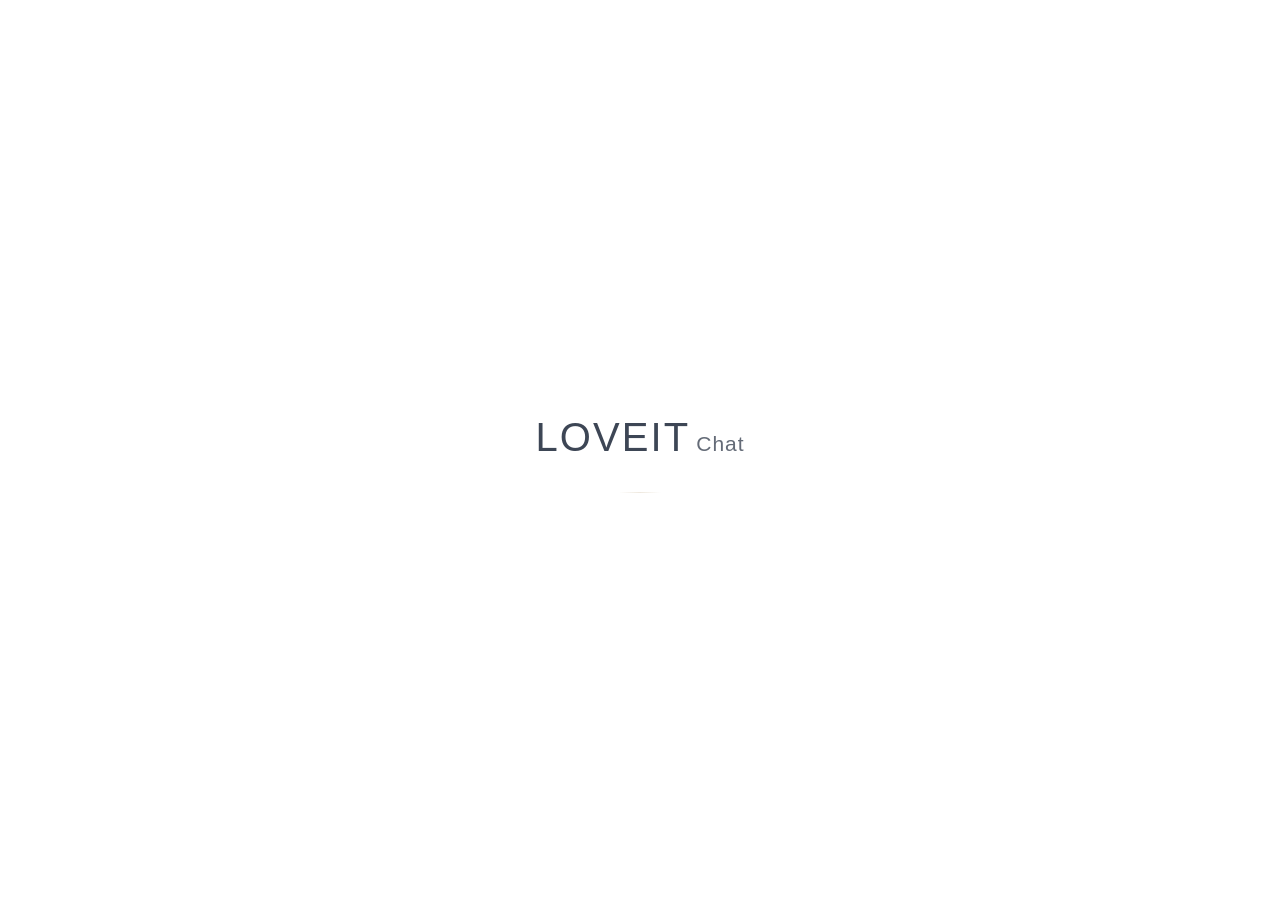
==== index.html @ 8f167857 "1" ====
<!DOCTYPE html>
<html lang="zh-CN">
<head>
    <meta charset="UTF-8">
    <meta name="viewport" content="width=device-width, initial-scale=1.0, maximum-scale=1.0, user-scalable=no, viewport-fit=cover">
    <meta name="theme-color" content="#ffffff">
    <meta name="mobile-web-app-capable" content="yes">
    <meta name="apple-mobile-web-app-capable" content="yes">
    <meta name="apple-mobile-web-app-title" content="iOS">
    <meta name="apple-mobile-web-app-status-bar-style" content="black-translucent">
    <title>iOS</title>
    <link rel="manifest" href="manifest.webmanifest?v=20260516-white-nav">
    <link rel="apple-touch-icon" href="assets/icons/settings.png">
    <link rel="stylesheet" href="css/style.css?v=20260519-android-fullscreen-dock-fix">
    <link rel="stylesheet" href="css/edit-role-modal.css?v=20260514-ios-viewport">
    <link rel="stylesheet" href="css/screen-size.css?v=20260516-status-bar-hide">
</head>
<body>
    <!-- 启动页 -->
    <div class="boot-splash" id="bootSplash" aria-hidden="false">
        <div class="boot-splash-inner">
            <div class="boot-kicker">Maison numérique</div>
            <div class="boot-title-wrap" aria-label="LOVEIT Chat">
                <span class="boot-brand">LOVEIT</span>
                <span class="boot-brand-sub">Chat</span>
            </div>
        </div>
    </div>

    <!-- 主屏幕 -->
    <div class="ios-container" id="homeScreen">
        <!-- 状态栏 - 在手机容器内部 -->
        <div class="status-bar" id="globalStatusBar">
            <div class="status-bar-content">
                <div class="status-left">
                    <div class="status-time" id="statusTime">00:00</div>
                </div>
                <div class="status-right">
                    <div class="status-icons">
                        <div class="signal-icon">
                            <div class="signal-bars">
                                <div class="bar"></div>
                                <div class="bar"></div>
                                <div class="bar"></div>
                                <div class="bar"></div>
                            </div>
                        </div>
                        <div class="wifi-icon">
                            <svg viewBox="0 0 24 24" width="16" height="16">
                                <path fill="currentColor" d="M1 9l2 2c4.97-4.97 13.03-4.97 18 0l2-2C16.93 2.93 7.08 2.93 1 9zm8 8l3 3 3-3c-1.65-1.66-4.34-1.66-6 0zm-4-4l2 2c2.76-2.76 7.24-2.76 10 0l2-2C15.14 9.14 8.87 9.14 5 13z"/>
                            </svg>
                        </div>
                        <div class="battery-icon" id="batteryStatus">
                            <div class="battery-body">
                                <div class="battery-level" id="batteryLevel" style="width: 100%;"></div>
                            </div>
                        </div>
                    </div>
                </div>
            </div>
        </div>

        <div class="home-p2 cute-home">
            <div class="home-hero">
                <div class="home-date" id="homeDate">5月6日 星期三</div>
                <div class="home-clock" id="clock">00:00</div>
                <div class="widget weather-widget home-weather-card">
                    <div class="weather-sun" aria-hidden="true"></div>
                    <div class="weather-info">
                        <div class="location">本地天气</div>
                        <div class="temp">23°</div>
                        <div class="condition">晴朗柔风</div>
                    </div>
                    <div class="weather-clouds" aria-hidden="true"></div>
                </div>
            </div>

            <div class="home-main">
                <div class="home-orb home-orb-left" aria-hidden="true"></div>
                <div class="home-orb home-orb-right" aria-hidden="true"></div>

                <div class="app-grid" id="appGrid">
                    <div class="app-item home-entry home-entry-chat" onclick="openApp('wechat')">
                        <div class="app-icon wechat-icon" aria-hidden="true">
                            <svg viewBox="0 0 48 48">
                                <path d="M18.5 15.5c-6.08 0-11 3.97-11 8.87 0 2.56 1.38 4.85 3.59 6.47l-.73 4.09 4.1-2.18c1.23.28 2.53.43 3.94.43 6.07 0 11-3.97 11-8.87s-4.93-8.81-11-8.81Z" fill="none" stroke="currentColor" stroke-width="2.1" stroke-linecap="round" stroke-linejoin="round"/>
                                <path d="M30.2 18.7c5.7.26 10.3 4.03 10.3 8.67 0 2.17-1.01 4.12-2.7 5.57l.56 3.08-3.18-1.73" fill="none" stroke="currentColor" stroke-width="2.1" stroke-linecap="round" stroke-linejoin="round"/>
                                <circle class="glyph-accent" cx="17.2" cy="24.4" r="1.5"/>
                                <circle class="glyph-accent" cx="23.2" cy="24.4" r="1.5"/>
                            </svg>
                        </div>
                        <div class="app-label">
                            <span>Chat</span>
                            <small>轻聊天</small>
                        </div>
                    </div>

                    <div class="app-item home-entry home-entry-notes" onclick="openApp('notes')">
                        <div class="app-icon notes-icon" aria-hidden="true">
                            <svg viewBox="0 0 48 48">
                                <path d="M16 11.5h11l6 6V33a3 3 0 0 1-3 3H16a3 3 0 0 1-3-3V14.5a3 3 0 0 1 3-3Z" fill="none" stroke="currentColor" stroke-width="2.1" stroke-linecap="round" stroke-linejoin="round"/>
                                <path d="M27 11.5V18h6" fill="none" stroke="currentColor" stroke-width="2.1" stroke-linecap="round" stroke-linejoin="round"/>
                                <path d="M18.5 23.5h10.5" fill="none" stroke="currentColor" stroke-width="2.1" stroke-linecap="round"/>
                                <path d="M18.5 28.5h7.5" fill="none" stroke="currentColor" stroke-width="2.1" stroke-linecap="round"/>
                                <circle class="glyph-accent" cx="28.8" cy="28.6" r="1.8"/>
                            </svg>
                        </div>
                        <div class="app-label">
                            <span>备忘录</span>
                            <small>灵感簿</small>
                        </div>
                    </div>

                    <div class="app-item home-entry home-entry-worldbook" onclick="openApp('worldbook')">
                        <div class="app-icon shijieshu-icon" aria-hidden="true">
                            <svg viewBox="0 0 48 48">
                                <path d="M24 14.2c-2.65-2.05-6.2-3.05-10.6-3.05-1.55 0-2.8 1.15-2.8 2.58v20.92c0 .8.78 1.36 1.58 1.12 4.9-1.45 8.86-.67 11.82 2.03V14.2Z" fill="none" stroke="currentColor" stroke-width="2.15" stroke-linecap="round" stroke-linejoin="round"/>
                                <path d="M24 14.2c2.65-2.05 6.2-3.05 10.6-3.05 1.55 0 2.8 1.15 2.8 2.58v20.92c0 .8-.78 1.36-1.58 1.12-4.9-1.45-8.86-.67-11.82 2.03V14.2Z" fill="none" stroke="currentColor" stroke-width="2.15" stroke-linecap="round" stroke-linejoin="round"/>
                                <path d="M24 14.2v23.6" fill="none" stroke="currentColor" stroke-width="2.15" stroke-linecap="round"/>
                                <path d="M15.2 17.2c2.15.1 4.05.6 5.75 1.5M15.2 22.1c2.1.1 4.02.57 5.75 1.42M32.8 17.2c-2.15.1-4.05.6-5.75 1.5M32.8 22.1c-2.1.1-4.02.57-5.75 1.42" fill="none" stroke="currentColor" stroke-width="1.85" stroke-linecap="round"/>
                            </svg>
                        </div>
                        <div class="app-label">
                            <span>世界书</span>
                            <small>设定集</small>
                        </div>
                    </div>
                    <div class="app-item home-entry home-entry-doki" onclick="openApp('doki')">
                        <div class="app-icon doki-icon" aria-hidden="true">
                            <span class="pet-letter-icon">PET</span>
                        </div>
                        <div class="app-label">
                            <span>Doki</span>
                            <small>桌宠</small>
                        </div>
                    </div>

                    <div class="app-item home-entry home-entry-forum" onclick="openApp('forum')">
                        <div class="app-icon forum-icon" aria-hidden="true">
                            <svg viewBox="0 0 48 48">
                                <path d="M11.5 13.5h25a5 5 0 0 1 5 5v11.7a5 5 0 0 1-5 5H26.2l-6.7 4.9a1 1 0 0 1-1.6-.82V35.2h-6.4a5 5 0 0 1-5-5V18.5a5 5 0 0 1 5-5Z" fill="none" stroke="currentColor" stroke-width="2.1" stroke-linecap="round" stroke-linejoin="round"/>
                                <circle class="glyph-accent" cx="24" cy="22.1" r="3.2"/>
                                <path d="M18.8 30.3c.8-2.86 2.68-4.42 5.2-4.42s4.4 1.56 5.2 4.42" fill="none" stroke="currentColor" stroke-width="2.1" stroke-linecap="round"/>
                                <circle cx="16.5" cy="23.1" r="2.45" fill="none" stroke="currentColor" stroke-width="2.1"/>
                                <path d="M12.4 30c.5-2.18 1.86-3.44 4.1-3.44" fill="none" stroke="currentColor" stroke-width="2.1" stroke-linecap="round"/>
                                <circle cx="31.5" cy="23.1" r="2.45" fill="none" stroke="currentColor" stroke-width="2.1"/>
                                <path d="M35.6 30c-.5-2.18-1.86-3.44-4.1-3.44" fill="none" stroke="currentColor" stroke-width="2.1" stroke-linecap="round"/>
                            </svg>
                        </div>
                        <div class="app-label">
                            <span>论坛</span>
                            <small>世界线</small>
                        </div>
                    </div>

                    <div class="home-calendar-card" aria-hidden="true" data-home-calendar>
                        <div class="home-calendar-head">
                            <span class="home-calendar-deco" aria-hidden="true">·</span>
                            <span class="home-calendar-month" data-home-calendar-month>MAY</span>
                            <span class="home-calendar-deco" aria-hidden="true">·</span>
                        </div>
                        <div class="home-calendar-weekdays" data-home-calendar-weekdays></div>
                        <div class="home-calendar-dates" data-home-calendar-dates></div>
                        <div class="home-calendar-quote">
                            <span>Take things as they are.</span>
                            <span class="home-calendar-ornament" aria-hidden="true">✧</span>
                        </div>
                    </div>
                </div>
            </div>

            <div class="home-bottom">
                <div class="dock-bar">
                    <div class="dock-item" onclick="openApp('messages')">
                        <div class="app-icon messages-icon" aria-hidden="true">
                            <svg viewBox="0 0 48 48">
                                <path d="M12.5 16h23a3.5 3.5 0 0 1 3.5 3.5v13a3.5 3.5 0 0 1-3.5 3.5h-23A3.5 3.5 0 0 1 9 32.5v-13A3.5 3.5 0 0 1 12.5 16Z" fill="none" stroke="currentColor" stroke-width="2.1" stroke-linecap="round" stroke-linejoin="round"/>
                                <path d="m10.5 19.5 13.5 9.5 13.5-9.5" fill="none" stroke="currentColor" stroke-width="2.1" stroke-linecap="round" stroke-linejoin="round"/>
                            </svg>
                        </div>
                        <div class="app-label">短信</div>
                    </div>

                    <div class="dock-item" onclick="openApp('settings')">
                        <div class="app-icon settings-icon" aria-hidden="true">
                            <svg viewBox="0 0 48 48">
                                <circle cx="24" cy="24" r="5.4" fill="none" stroke="currentColor" stroke-width="2.1"/>
                                <path d="M24 12.8c1.2 0 2.17.97 2.17 2.17v.63c.9.23 1.74.58 2.47 1.03l.45-.45a2.17 2.17 0 1 1 3.06 3.06l-.44.45c.45.73.8 1.57 1.03 2.47h.63a2.17 2.17 0 1 1 0 4.34h-.63a9.4 9.4 0 0 1-1.03 2.47l.44.45a2.17 2.17 0 1 1-3.06 3.06l-.45-.44a9.4 9.4 0 0 1-2.47 1.03v.63a2.17 2.17 0 1 1-4.34 0v-.63a9.4 9.4 0 0 1-2.47-1.03l-.45.44a2.17 2.17 0 0 1-3.06-3.06l.44-.45a9.4 9.4 0 0 1-1.03-2.47h-.63a2.17 2.17 0 1 1 0-4.34h.63c.23-.9.58-1.74 1.03-2.47l-.44-.45a2.17 2.17 0 1 1 3.06-3.06l.45.45a9.4 9.4 0 0 1 2.47-1.03v-.63c0-1.2.97-2.17 2.17-2.17Z" fill="none" stroke="currentColor" stroke-width="1.85" stroke-linecap="round" stroke-linejoin="round"/>
                            </svg>
                        </div>
                        <div class="app-label">设置</div>
                    </div>

                    <div class="dock-item" onclick="openApp('music')">
                        <div class="app-icon music-icon" aria-hidden="true">
                            <svg viewBox="0 0 48 48">
                                <ellipse cx="21.2" cy="33.1" rx="5.25" ry="3.9" transform="rotate(-12 21.2 33.1)" fill="none" stroke="currentColor" stroke-width="2.15" stroke-linecap="round" stroke-linejoin="round"/>
                                <path d="M26.2 32.05V14.95" fill="none" stroke="currentColor" stroke-width="2.15" stroke-linecap="round" stroke-linejoin="round"/>
                                <path d="M26.2 15.2c3.58.66 6.18 2.02 7.78 4.08" fill="none" stroke="currentColor" stroke-width="2.15" stroke-linecap="round" stroke-linejoin="round"/>
                                <path d="M33.98 19.28c-2.4 1-4.98 1.3-7.78.9" fill="none" stroke="currentColor" stroke-width="2.15" stroke-linecap="round" stroke-linejoin="round"/>
                            </svg>
                        </div>
                        <div class="app-label">音乐</div>
                    </div>
                </div>

                <div class="home-bar" onclick="goHome()"></div>
            </div>
        </div>
    </div>
    <!-- ================= 应用界面 ================= -->
    
    <!-- 微信（集成AI） -->
    <div class="app-view" id="app-wechat" style="display: none;">
        <!-- 应用状态栏 -->
        <div class="status-bar app-status-bar">
            <div class="status-bar-content">
                <div class="status-left">
                    <div class="status-time app-status-time">00:00</div>
                </div>
                <div class="status-right">
                    <div class="status-icons">
                        <div class="signal-icon">
                            <div class="signal-bars">
                                <div class="bar"></div>
                                <div class="bar"></div>
                                <div class="bar"></div>
                                <div class="bar"></div>
                            </div>
                        </div>
                        <div class="wifi-icon">
                            <svg viewBox="0 0 24 24" width="16" height="16">
                                <path fill="currentColor" d="M1 9l2 2c4.97-4.97 13.03-4.97 18 0l2-2C16.93 2.93 7.08 2.93 1 9zm8 8l3 3 3-3c-1.65-1.66-4.34-1.66-6 0zm-4-4l2 2c2.76-2.76 7.24-2.76 10 0l2-2C15.14 9.14 8.87 9.14 5 13z"/>
                            </svg>
                        </div>
                        <div class="battery-icon">
                            <div class="battery-body">
                                <div class="battery-level app-battery-level" style="width: 100%;"></div>
                            </div>
                        </div>
                    </div>
                </div>
            </div>
        </div>
        <div class="nav-bar">
            <div class="nav-back" onclick="goHome()">‹</div>
            <div class="nav-title">微信</div>
            <div class="nav-action" id="wechatNavAction" onclick="openWechatMenu()">+</div>
        </div>
        <div class="wechat-content">
            <!-- 微信标签页 -->
            <div class="wechat-tab" id="tab-chats" style="display: flex; flex-direction: column;">
                <div class="chat-list" id="wechatChatList">
                    <!-- 动态生成聊天列表 -->
                </div>
            </div>
            <!-- 通讯录标签页 -->
            <div class="wechat-tab" id="tab-contacts" style="display: none; flex-direction: column;">
                <div class="contacts-list" id="contactsList">
                    <!-- 动态生成联系人列表 -->
                </div>
            </div>
            <!-- 朋友圈标签页 -->
            <div class="wechat-tab" id="tab-moments" style="display: none; flex-direction: column;">
                <div class="moments-container" id="momentsContainer">
                    <!-- 封面区域 -->
                    <div class="moments-cover" id="momentsCover">
                        <div class="moments-user-info">
                            <span class="moments-user-name" id="momentsUserName">我</span>
                            <div class="moments-user-avatar" id="momentsUserAvatar"></div>
                        </div>
                    </div>
                    <!-- 动态列表 -->
                    <div class="moments-list" id="momentsList">
                    </div>
                </div>
            </div>
            <!-- 我标签页 -->
            <div class="wechat-tab" id="tab-me" style="display: none; flex-direction: column;">
                <div class="user-profile" id="userProfile">
                    <!-- 用户信息 -->
                </div>
            </div>
        </div>
        <div class="wechat-tabbar">
            <div class="tab-item active" onclick="switchWechatTab('chats')">
                <div class="tab-icon" aria-hidden="true">
                    <svg viewBox="0 0 24 24" focusable="false">
                        <path d="M7 7.75h10c2.071 0 3.75 1.679 3.75 3.75v3c0 2.071-1.679 3.75-3.75 3.75h-5.1l-3.4 2.6c-.494.378-1.2.026-1.2-.595V18A3.75 3.75 0 0 1 3.25 14.25v-2.75C3.25 9.429 4.929 7.75 7 7.75Z" fill="none" stroke="currentColor" stroke-width="1.8" stroke-linecap="round" stroke-linejoin="round"/>
                    </svg>
                </div>
                <div class="tab-label">微信</div>
            </div>
            <div class="tab-item" onclick="switchWechatTab('contacts')">
                <div class="tab-icon" aria-hidden="true">
                    <svg viewBox="0 0 24 24" focusable="false">
                        <path d="M9 11.25a2.75 2.75 0 1 0 0-5.5a2.75 2.75 0 0 0 0 5.5Zm6.25 1a2.25 2.25 0 1 0 0-4.5a2.25 2.25 0 0 0 0 4.5ZM4.75 17.5c0-2.209 1.79-4 4-4h.5c2.21 0 4 1.791 4 4v.75h-8.5v-.75Zm9.75.75v-.25c0-1.52.91-2.884 2.313-3.468A3.74 3.74 0 0 1 19.25 18v.25H14.5Z" fill="none" stroke="currentColor" stroke-width="1.8" stroke-linecap="round" stroke-linejoin="round"/>
                    </svg>
                </div>
                <div class="tab-label">通讯录</div>
            </div>
            <div class="tab-item" onclick="switchWechatTab('moments')">
                <div class="tab-icon" aria-hidden="true">
                    <svg viewBox="0 0 24 24" focusable="false">
                        <path d="M7 5.75h10A2.25 2.25 0 0 1 19.25 8v8A2.25 2.25 0 0 1 17 18.25H7A2.25 2.25 0 0 1 4.75 16V8A2.25 2.25 0 0 1 7 5.75Z" fill="none" stroke="currentColor" stroke-width="1.8"/>
                        <path d="M8.25 15.25l2.9-3.1a.9.9 0 0 1 1.32 0l1.33 1.43a.9.9 0 0 0 1.32 0l.63-.68a.9.9 0 0 1 1.32 0l1.18 1.27" fill="none" stroke="currentColor" stroke-width="1.8" stroke-linecap="round" stroke-linejoin="round"/>
                        <circle cx="9" cy="9" r="1.1" fill="currentColor"/>
                    </svg>
                </div>
                <div class="tab-label">朋友圈</div>
            </div>
            <div class="tab-item" onclick="switchWechatTab('me')">
                <div class="tab-icon" aria-hidden="true">
                    <svg viewBox="0 0 24 24" focusable="false">
                        <path d="M12 12a3.25 3.25 0 1 0 0-6.5a3.25 3.25 0 0 0 0 6.5Z" fill="none" stroke="currentColor" stroke-width="1.8"/>
                        <path d="M6 18.25c.54-2.23 2.74-3.75 6-3.75s5.46 1.52 6 3.75" fill="none" stroke="currentColor" stroke-width="1.8" stroke-linecap="round"/>
                    </svg>
                </div>
                <div class="tab-label">我</div>
            </div>
        </div>
    </div>

    <!-- 发布朋友圈 -->
    <div class="app-view" id="app-moment-post" style="display: none;">
        <div class="status-bar app-status-bar">
            <div class="status-bar-content">
                <div class="status-left">
                    <div class="status-time app-status-time">00:00</div>
                </div>
                <div class="status-right">
                    <div class="status-icons">
                        <div class="signal-icon">
                            <div class="signal-bars">
                                <div class="bar"></div>
                                <div class="bar"></div>
                                <div class="bar"></div>
                                <div class="bar"></div>
                            </div>
                        </div>
                        <div class="wifi-icon">
                            <svg viewBox="0 0 24 24" width="16" height="16">
                                <path fill="currentColor" d="M1 9l2 2c4.97-4.97 13.03-4.97 18 0l2-2C16.93 2.93 7.08 2.93 1 9zm8 8l3 3 3-3c-1.65-1.66-4.34-1.66-6 0zm-4-4l2 2c2.76-2.76 7.24-2.76 10 0l2-2C15.14 9.14 8.87 9.14 5 13z"/>
                            </svg>
                        </div>
                        <div class="battery-icon">
                            <div class="battery-body">
                                <div class="battery-level app-battery-level" style="width: 100%;"></div>
                            </div>
                        </div>
                    </div>
                </div>
            </div>
        </div>

        <div class="moment-post-nav">
            <button class="moment-post-back" onclick="backToMomentsFromPost()">‹</button>
            <div class="moment-post-title">发表动态</div>
            <button class="moment-post-submit" id="momentPostSubmitBtn" onclick="publishMomentFromPage()" disabled>发表</button>
        </div>

        <div class="moment-post-page">
            <div class="moment-post-editor">
                <textarea
                    id="momentPostContent"
                    class="moment-post-textarea"
                    placeholder="此刻想法..."
                    maxlength="500"
                    oninput="updateMomentPostCounter()"
                ></textarea>
                <div class="moment-post-counter" id="momentPostCounter">0/500</div>
            </div>

            <div class="moment-post-image-grid">
                <div class="moment-post-image-preview" id="momentPostImagePreview"></div>
                <div class="moment-post-image-card" onclick="triggerMomentImageUpload()" role="button" aria-label="添加图片">
                    <div class="moment-post-image-plus">＋</div>
                    <div class="moment-post-image-text">添加图片</div>
                </div>
            </div>
            <input type="file" id="momentImageInput" accept="image/*" multiple style="display: none;" onchange="handleMomentImageUpload(event)">

            <div class="moment-post-options">
                <div class="moment-post-option" onclick="toggleMomentMentionPicker()">
                    <div class="moment-post-option-left">
                        <span class="moment-post-option-icon" aria-hidden="true">
                            <svg viewBox="0 0 24 24" class="ui-line-icon"><circle cx="12" cy="12" r="4"/><path d="M16 8v5.2a2.2 2.2 0 0 0 4.1 1.1A8.2 8.2 0 1 0 16.7 19"/></svg>
                        </span>
                        <span class="moment-post-option-label">提醒谁看</span>
                    </div>
                    <div class="moment-post-option-value" id="momentMentionSummary"></div>
                    <div class="moment-post-option-right">›</div>
                </div>
                <div class="moment-mention-picker" id="momentMentionPicker"></div>
                <div class="moment-post-option">
                    <div class="moment-post-option-left">
                        <span class="moment-post-option-icon" aria-hidden="true">
                            <svg viewBox="0 0 24 24" class="ui-line-icon"><rect x="4" y="5" width="16" height="14" rx="3"/><path d="m8 15 3-3 2.3 2.2L15.6 12 18 15"/><circle cx="16.5" cy="9" r="1.2"/></svg>
                        </span>
                        <span class="moment-post-option-label">谁可以看</span>
                    </div>
                    <div class="moment-post-option-value">公开</div>
                    <div class="moment-post-option-right">›</div>
                </div>
            </div>
        </div>
    </div>

    <!-- 微信菜单 -->
    <div class="modal" id="wechatMenu">
        <div class="modal-content">
            <div class="modal-header">
                <div class="modal-title">选择操作</div>
                <button class="modal-close" onclick="closeModal('wechatMenu')">✕</button>
            </div>
            <div class="modal-body">
                <div class="menu-item" onclick="showCreateRoleModal()">
                    <div class="menu-icon" aria-hidden="true"><svg viewBox="0 0 24 24" class="ui-line-icon"><path d="M12 5v14M5 12h14"/></svg></div>
                    <div class="menu-text">创建新角色</div>
                </div>
            </div>
        </div>
    </div>

    <!-- 创建AI角色对话框 -->
    <div class="modal" id="createRoleModal">
        <div class="modal-content">
            <div class="modal-header">
                <div class="modal-title">创建新AI角色</div>
                <button class="modal-close" onclick="closeModal('createRoleModal')">✕</button>
            </div>
            <div class="modal-body">
                <div class="input-group">
                    <label style="display: flex; align-items: center; justify-content: space-between;">
                        <span>角色头像</span>
                        <button type="button" class="btn-text-light" onclick="generateAvatarFromPersona()" style="font-size: 13px; padding: 4px 10px;">根据人设生成</button>
                    </label>
                    <div class="avatar-selector">
                        <div class="avatar-preview" id="roleAvatarPreview" onclick="document.getElementById('roleAvatarInput').click()" style="background: #6B7C93;">?</div>
                        <div class="avatar-input">点击上传图片</div>
                    </div>
                    <input type="file" id="roleAvatarInput" accept="image/*" style="display: none;" onchange="handleAvatarUpload(event, 'role')">
                </div>
                <div class="input-group">
                    <label style="display: flex; align-items: center; justify-content: space-between;">
                        <span>昵称（显示名称）</span>
                        <button type="button" class="btn-text-light" onclick="applyRandomPersona()" style="font-size: 13px; padding: 4px 10px;">随机人设</button>
                    </label>
                    <input type="text" id="roleNickname" placeholder="例如：智能助手">
                </div>
                <div class="input-group">
                    <label>真实名字</label>
                    <input type="text" id="roleRealName" placeholder="例如：Claude">
                </div>
                <div class="input-group">
                    <label>人设（系统提示词）</label>
                    <textarea id="roleSystemPrompt" placeholder="定义这个角色的人设、性格、说话方式等..." rows="4"></textarea>
                </div>
                <div class="input-group">
                    <label style="display: flex; align-items: center; justify-content: space-between; gap: 12px;">
                        <span>启用直接回复</span>
                        <input type="checkbox" id="roleDirectReplyEnabled" checked style="width: 18px; height: 18px;">
                    </label>
                    <div style="margin-top: 6px; font-size: 12px; color: #999;">开启后，发送消息后角色会直接回复；表情按钮仍可手动触发回复。</div>
                </div>
                <div class="input-group">
                    <label style="display: flex; align-items: center; justify-content: space-between; gap: 12px;">
                        <span>主动消息</span>
                        <input type="checkbox" id="roleProactiveEnabled" checked style="width: 18px; height: 18px;">
                    </label>
                    <div style="margin-top: 6px; font-size: 12px; color: #999;">开启后，角色会在合适时机主动发起自然聊天。</div>
                </div>
                <div class="input-group">
                    <label>主动频率</label>
                    <select id="roleProactiveFrequency">
                        <option value="low" selected>低</option>
                        <option value="medium">中</option>
                        <option value="high">高</option>
                    </select>
                </div>
                <div class="input-group">
                    <label style="display: flex; align-items: center; justify-content: space-between; gap: 12px;">
                        <span>启用角色语音回复</span>
                        <input type="checkbox" id="roleVoiceEnabled" style="width: 18px; height: 18px;">
                    </label>
                    <div style="margin-top: 6px; font-size: 12px; color: #999;">开启后，这个角色在命中概率时会额外发送一条 Minimax 语音消息。</div>
                </div>
                <div class="input-group">
                    <label>Minimax Voice ID</label>
                    <input type="text" id="roleVoiceId" placeholder="例如：male-qn-qingse / 你的自定义 voice id">
                </div>
                <div class="input-group">
                    <label>该角色语音概率</label>
                    <div style="display: flex; align-items: center; gap: 12px;">
<input type="range" id="roleVoiceReplyProbability" min="0" max="1" step="0.05" value="0.2" style="flex: 1;" oninput="document.getElementById('roleVoiceReplyProbabilityValue').textContent = Math.round(Number(this.value) * 100) + '%'">
                        <span id="roleVoiceReplyProbabilityValue" style="min-width: 42px; text-align: center; font-weight: 600; color: #007aff;">20%</span>
                    </div>
                </div>
                <button class="btn-primary" onclick="createNewRole()">创建角色</button>
            </div>
        </div>
    </div>

    <!-- 添加好友对话框 -->
    <div class="modal" id="addFriendModal">
        <div class="modal-content">
            <div class="modal-header">
                <div class="modal-title">添加好友</div>
                <button class="modal-close" onclick="closeModal('addFriendModal')">✕</button>
            </div>
            <div class="modal-body">
                <div class="input-group">
                    <label>朋友昵称</label>
                    <input type="text" id="friendName" placeholder="输入朋友的昵称">
                </div>
                <div class="input-group">
                    <label>朋友真实名字</label>
                    <input type="text" id="friendRealName" placeholder="输入朋友的真实名字">
                </div>
                <div class="input-group">
                    <label>头像颜色</label>
                    <div class="avatar-selector">
                        <div class="avatar-preview" id="friendAvatarPreview" onclick="showFriendAvatarPicker()" style="background: #5BAE9D;"></div>
                        <div class="avatar-input">点击选择颜色</div>
                    </div>
                </div>
                <button class="btn-primary" onclick="addNewFriend()">添加好友</button>
            </div>
        </div>
    </div>

    <!-- 角色编辑对话框 -->
    <div class="modal" id="editRoleModal">
        <div class="modal-content">
            <div class="modal-header">
                <div class="modal-title">编辑角色</div>
                <button class="modal-close" onclick="closeModal('editRoleModal')">✕</button>
            </div>
            <div class="modal-body">
                <div class="input-group">
                    <label style="display: flex; align-items: center; justify-content: space-between;">
                        <span>角色头像</span>
                        <button type="button" class="btn-text-light" onclick="generateAvatarForEdit()" style="font-size: 13px; padding: 4px 10px;">根据人设生成</button>
                    </label>
                    <div class="avatar-selector">
                        <div class="avatar-preview" id="editAvatarPreview" onclick="document.getElementById('editAvatarInput').click()" style="background: #6B7C93;"></div>
                        <div class="avatar-input">点击上传图片</div>
                    </div>
                    <input type="file" id="editAvatarInput" accept="image/*" style="display: none;" onchange="handleAvatarUpload(event, 'edit')">
                </div>
                <div class="input-group">
                    <label style="display: flex; align-items: center; justify-content: space-between;">
                        <span>昵称（显示名称）</span>
                        <button type="button" class="btn-text-light" onclick="applyRandomPersonaToEdit()" style="font-size: 13px; padding: 4px 10px;">随机人设</button>
                    </label>
                    <input type="text" id="editNickname" placeholder="例如：智能助手">
                </div>
                <div class="input-group">
                    <label>真实名字</label>
                    <input type="text" id="editRealName" placeholder="例如：Claude">
                </div>
                <div class="input-group">
                    <label>人设（系统提示词）</label>
                    <textarea id="editSystemPrompt" placeholder="定义这个角色的人设、性格、说话方式等..." rows="4"></textarea>
                </div>
                <div class="input-group">
                    <label style="display: flex; align-items: center; justify-content: space-between; gap: 12px;">
                        <span>启用直接回复</span>
                        <input type="checkbox" id="editDirectReplyEnabled" style="width: 18px; height: 18px;">
                    </label>
                    <div style="margin-top: 6px; font-size: 12px; color: #999;">开启后，发送消息后角色会直接回复；表情按钮仍可手动触发回复。</div>
                </div>
                <div class="input-group">
                    <label style="display: flex; align-items: center; justify-content: space-between; gap: 12px;">
                        <span>主动消息</span>
                        <input type="checkbox" id="editProactiveEnabled" style="width: 18px; height: 18px;">
                    </label>
                    <div style="margin-top: 6px; font-size: 12px; color: #999;">关闭后，这个角色不会主动发消息。</div>
                </div>
                <div class="input-group">
                    <label>主动频率</label>
                    <select id="editProactiveFrequency">
                        <option value="low">低</option>
                        <option value="medium">中</option>
                        <option value="high">高</option>
                    </select>
                </div>
                <div class="input-group">
                    <label>气泡样式</label>
                    <button type="button" class="bubble-style-entry-btn" onclick="openBubbleStyleModal()">气泡样式设置</button>
                </div>
                <div class="input-group">
                    <label style="display: flex; align-items: center; justify-content: space-between; gap: 12px;">
                        <span>启用角色语音回复</span>
                        <input type="checkbox" id="editVoiceEnabled" style="width: 18px; height: 18px;">
                    </label>
                    <div style="margin-top: 6px; font-size: 12px; color: #999;">开启后，这个角色在命中概率时会额外发送一条 Minimax 语音消息。</div>
                </div>
                <div class="input-group">
                    <label>Minimax Voice ID</label>
                    <input type="text" id="editVoiceId" placeholder="例如：male-qn-qingse / 你的自定义 voice id">
                </div>
                <div class="input-group">
                    <label>该角色语音概率</label>
                    <div style="display: flex; align-items: center; gap: 12px;">
<input type="range" id="editVoiceReplyProbability" min="0" max="1" step="0.05" value="0.2" style="flex: 1;" oninput="document.getElementById('editVoiceReplyProbabilityValue').textContent = Math.round(Number(this.value) * 100) + '%'">
                        <span id="editVoiceReplyProbabilityValue" style="min-width: 42px; text-align: center; font-weight: 600; color: #007aff;">20%</span>
                    </div>
                </div>
                <button class="btn-primary" onclick="saveRoleChanges()">保存修改</button>
                <button class="btn-danger" onclick="deleteRole()">删除角色</button>
            </div>
        </div>
    </div>

    <!-- 气泡样式设置 -->
    <div class="modal" id="bubbleStyleModal">
        <div class="modal-content bubble-style-modal-content">
            <div class="modal-header">
                <div class="modal-title">气泡样式设置</div>
                <button class="modal-close" onclick="closeBubbleStyleModal()">✕</button>
            </div>
            <div class="modal-body bubble-style-modal-body">
                <div class="bubble-style-section">
                    <label for="bubbleStylePresetSelect">CSS 样式预设</label>
                    <select id="bubbleStylePresetSelect" onchange="selectBubbleStylePreset(this.value)">
                        <option value="">选择预设样式...</option>
                    </select>
                    <div class="bubble-style-actions">
                        <button type="button" class="bubble-style-btn" onclick="saveBubbleStylePreset()">保存为预设</button>
                        <button type="button" class="bubble-style-btn" onclick="deleteBubbleStylePreset()">删除预设</button>
                        <button type="button" class="bubble-style-btn" onclick="restoreDefaultBubbleStyle()">恢复默认</button>
                    </div>
                </div>
                <div class="bubble-style-section">
                    <label for="customBubbleCss">自定义 CSS</label>
                    <div class="bubble-style-mode-toggle" role="radiogroup" aria-label="气泡样式模式">
                        <label>
                            <input type="radio" name="bubbleStyleMode" value="safe" checked onchange="setBubbleStyleMode('safe')">
                            <span>安全模式</span>
                        </label>
                        <label>
                            <input type="radio" name="bubbleStyleMode" value="advanced" onchange="setBubbleStyleMode('advanced')">
                            <span>高级模式</span>
                        </label>
                    </div>
                    <div class="bubble-style-hint" id="bubbleStyleModeHint">安全模式只影响聊天气泡。高级模式可粘贴完整 CSS 美化包。</div>
                    <textarea id="customBubbleCss" rows="10" spellcheck="false" oninput="updateBubbleStylePreview()" placeholder=".message-container.sent .message-bubble {
  background: #5AAE9D !important;
  border-radius: 12px !important;
}
.message-container.received .message-bubble {
  background: #ffffff !important;
  border-radius: 12px !important;
}"></textarea>
                    <div class="bubble-style-error" id="bubbleStyleError" aria-live="polite"></div>
                </div>
                <div class="bubble-style-section bubble-style-preview-section">
                    <label>实时预览</label>
                    <iframe class="bubble-style-preview-frame" id="bubbleStylePreviewFrame" title="气泡样式实时预览" sandbox=""></iframe>
                </div>
                <div class="bubble-style-footer">
                    <button type="button" class="bubble-style-footer-btn secondary" onclick="closeBubbleStyleModal()">取消</button>
                    <button type="button" class="bubble-style-footer-btn primary" onclick="saveCustomBubbleStyle()">保存</button>
                </div>
            </div>
        </div>
    </div>

    <!-- 微信聊天界面 -->
    <div class="app-view api-chat-screen chat-screen" id="app-chat" style="display: none;">
        <!-- 应用状态栏 -->
        <div class="status-bar app-status-bar">
            <div class="status-bar-content">
                <div class="status-left">
                    <div class="status-time app-status-time">00:00</div>
                </div>
                <div class="status-right">
                    <div class="status-icons">
                        <div class="signal-icon">
                            <div class="signal-bars">
                                <div class="bar"></div>
                                <div class="bar"></div>
                                <div class="bar"></div>
                                <div class="bar"></div>
                            </div>
                        </div>
                        <div class="wifi-icon">
                            <svg viewBox="0 0 24 24" width="16" height="16">
                                <path fill="currentColor" d="M1 9l2 2c4.97-4.97 13.03-4.97 18 0l2-2C16.93 2.93 7.08 2.93 1 9zm8 8l3 3 3-3c-1.65-1.66-4.34-1.66-6 0zm-4-4l2 2c2.76-2.76 7.24-2.76 10 0l2-2C15.14 9.14 8.87 9.14 5 13z"/>
                            </svg>
                        </div>
                        <div class="battery-icon">
                            <div class="battery-body">
                                <div class="battery-level app-battery-level" style="width: 100%;"></div>
                            </div>
                        </div>
                    </div>
                </div>
            </div>
        </div>
        <div class="nav-bar chat-nav-bar header">
            <button class="nav-back back-btn action-btn" type="button" onclick="backToWechat()" aria-label="返回微信">
                <svg class="chat-nav-icon" viewBox="0 0 24 24" aria-hidden="true" focusable="false">
                    <path d="M15 5.5 8.5 12 15 18.5" />
                </svg>
            </button>
            <div class="nav-title title chat-title">Assistant</div>
            <div class="chat-nav-actions actions">
                <button class="chat-mode-toggle action-btn offline-btn" id="offlineModeToggle" type="button" title="离线模式" onclick="toggleOfflineMode()">
                    <svg class="chat-mode-icon chat-nav-icon" viewBox="0 0 24 24" aria-hidden="true" focusable="false">
                        <path d="M7.5 20.25V5.75c0-.83.67-1.5 1.5-1.5h6c.83 0 1.5.67 1.5 1.5v14.5"/>
                        <path d="M5.75 20.25h12.5"/>
                        <path d="M13 7.75h2.5"/>
                        <path d="M13 7.75v12.5"/>
                        <path d="M10.25 12h.01"/>
                    </svg>
                    <span class="chat-mode-status-dot" aria-hidden="true"></span>
                </button>
                <button class="nav-action action-btn more-btn" id="chatMoreAction" type="button" aria-label="更多">
                    <svg class="chat-nav-icon" viewBox="0 0 24 24" aria-hidden="true" focusable="false">
                        <path d="M5 12h.01" />
                        <path d="M12 12h.01" />
                        <path d="M19 12h.01" />
                    </svg>
                </button>
            </div>
        </div>
        <div class="chat-mode-banner" id="chatModeBanner"></div>
        <div class="chat-selection-toolbar" id="chatSelectionToolbar" aria-hidden="true">
            <div class="chat-selection-toolbar-left">
                <span class="chat-selection-count" id="chatSelectionCount">已选 0 条</span>
            </div>
            <div class="chat-selection-toolbar-right">
                <button class="chat-selection-btn" type="button" onclick="cancelChatSelection()">取消</button>
                <button class="chat-selection-btn danger" id="chatSelectionDeleteBtn" type="button" onclick="deleteSelectedChatMessages()">删除</button>
            </div>
        </div>
        <div class="chat-messages message-list" id="chatBox">
        </div>
        <div class="offline-story-feed" id="offlineStoryFeed"></div>
        <div class="chat-media-panel" id="chatMediaPanel">
            <div class="chat-media-panel-header">
                <div class="chat-media-panel-badge" aria-hidden="true"><svg viewBox="0 0 24 24" class="ui-line-icon"><path d="M8.5 10.5 6.8 4.7a1.8 1.8 0 0 1 3.2-1.5l2 3.5 2-3.5a1.8 1.8 0 0 1 3.2 1.5l-1.7 5.8"/><path d="M6.5 13.5a5.5 5.5 0 0 0 11 0c0-3-2.5-5-5.5-5s-5.5 2-5.5 5Z"/><path d="M9.7 14.2h.01M14.3 14.2h.01M10.5 17h3"/></svg></div>
                <div class="chat-media-panel-text">
                    <div class="chat-media-panel-title">兔兔工具箱</div>
                    <div class="chat-media-panel-subtitle" id="chatMediaPanelSubtitle">表情 / 图片 / 游戏 / 赠送 / 转账</div>
                </div>
                <div class="chat-media-header-actions">
                    <button class="chat-media-close ghost" id="chatRegenerateBtn" type="button" onclick="openRegenerateModal()">重回</button>
                    <button class="chat-media-close" id="chatMediaBackBtn" type="button" onclick="handleChatMediaBackAction()">收起</button>
                </div>
            </div>

            <div class="chat-media-home active" id="chatMediaHomeView">
                <div class="chat-media-entry-grid">
                    <button class="chat-media-entry-card stickers" type="button" onclick="openChatMediaSection('stickers')">
                        <span class="chat-media-entry-icon" aria-hidden="true"><svg viewBox="0 0 24 24" class="ui-line-icon"><path d="M7 5.5h8a3 3 0 0 1 3 3v7a3 3 0 0 1-3 3H7a3 3 0 0 1-3-3v-7a3 3 0 0 1 3-3Z"/><path d="m14.8 5.7 3 3"/><path d="m8.5 12 1 .55.55 1 .55-1 1-.55-1-.55-.55-1-.55 1Z"/></svg></span>
                        <span class="chat-media-entry-body">
                            <strong>表情</strong>
                        </span>
                    </button>

                    <button class="chat-media-entry-card images" type="button" onclick="triggerChatImageUpload()">
                        <span class="chat-media-entry-icon" aria-hidden="true"><svg viewBox="0 0 24 24" class="ui-line-icon"><rect x="4" y="5" width="16" height="14" rx="3"/><path d="m7.5 15.5 3-3 2.5 2.4 2.4-2.8 2.8 3.4"/><circle cx="16.5" cy="9" r="1.2"/></svg></span>
                        <span class="chat-media-entry-body">
                            <strong>图片</strong>
                        </span>
                    </button>

                    <button class="chat-media-entry-card games" type="button" onclick="openChatMediaSection('games')">
                        <span class="chat-media-entry-icon" aria-hidden="true"><svg viewBox="0 0 24 24" class="ui-line-icon"><path d="M8 10h8a5 5 0 0 1 4.7 3.3l.5 1.5a2.6 2.6 0 0 1-4.3 2.7L15.2 16H8.8l-1.7 1.5a2.6 2.6 0 0 1-4.3-2.7l.5-1.5A5 5 0 0 1 8 10Z"/><path d="M8 13v2M7 14h2M15.5 14h.01M18 14h.01"/></svg></span>
                        <span class="chat-media-entry-body">
                            <strong>游戏</strong>
                        </span>
                    </button>

                    <button class="chat-media-entry-card gift" type="button" onclick="openChatMediaSection('gift')">
                        <span class="chat-media-entry-icon" aria-hidden="true"><svg viewBox="0 0 24 24" class="ui-line-icon"><path d="M5 10h14v9.2a1.8 1.8 0 0 1-1.8 1.8H6.8A1.8 1.8 0 0 1 5 19.2V10Z"/><path d="M4 7.2A1.8 1.8 0 0 1 5.8 5.4h12.4A1.8 1.8 0 0 1 20 7.2V10H4V7.2Z"/><path d="M12 5.4V21"/><path d="M9.2 5.4C7.8 4.8 7.1 3.8 7.5 3c.5-1 2.3-.6 4.5 2.4"/><path d="M14.8 5.4c1.4-.6 2.1-1.6 1.7-2.4-.5-1-2.3-.6-4.5 2.4"/></svg></span>
                        <span class="chat-media-entry-body">
                            <strong>赠送</strong>
                        </span>
                    </button>

                    <button class="chat-media-entry-card transfer" type="button" onclick="openChatMediaSection('transfer')">
                        <span class="chat-media-entry-icon" aria-hidden="true"><svg viewBox="0 0 24 24" class="ui-line-icon"><rect x="4" y="6" width="16" height="12" rx="3"/><path d="M8 10h8"/><path d="M12 10v5"/><path d="m9.6 12.6 2.4 2.4 2.4-2.4"/></svg></span>
                        <span class="chat-media-entry-body">
                            <strong>转账</strong>
                        </span>
                    </button>
                </div>
            </div>

            <div class="chat-media-detail-view" id="chatStickerLibraryView">
                <div class="chat-media-section-heading">
                    <div>
                        <div class="chat-media-section-title">表情包库</div>
                        <div class="chat-media-section-desc">导入后的表情包会常驻保存，点击即可发送</div>
                    </div>
                    <button class="chat-media-mini-btn" type="button" onclick="triggerStickerLibraryUpload()">导入表情包</button>
                </div>
                <div class="chat-sticker-library-grid" id="chatStickerLibraryGrid"></div>
                <div class="chat-sticker-library-empty" id="chatStickerLibraryEmpty">
                    <div class="chat-sticker-library-empty-icon">૮₍ ˶ᵔ ᵕ ᵔ˶ ₎ა</div>
                    <div class="chat-sticker-library-empty-title">还没有收藏表情包</div>
                    <div class="chat-sticker-library-empty-text">先从图库导入几张可爱的表情包吧，导入后会一直留在库里</div>
                </div>
            </div>

            <div class="chat-media-detail-view" id="chatImagePickerView">
                <div class="chat-media-section-heading">
                    <div>
                        <div class="chat-media-section-title">发送图片</div>
                        <div class="chat-media-section-desc">图片只会发送到当前对话，不会保存在兔子库中</div>
                    </div>
                </div>
                <button class="chat-upload-card image-only" type="button" onclick="triggerChatImageUpload()">
                    <span class="chat-upload-icon" aria-hidden="true"><svg viewBox="0 0 24 24" class="ui-line-icon"><rect x="4" y="5" width="16" height="14" rx="3"/><path d="m7.5 15.5 3-3 2.5 2.4 2.4-2.8 2.8 3.4"/><circle cx="16.5" cy="9" r="1.2"/></svg></span>
                    <span class="chat-upload-content">
                        <strong>从图库挑选图片</strong>
                        <small>支持发送照片、截图和临时保存图</small>
                    </span>
                    <span class="chat-upload-arrow">›</span>
                </button>
            </div>

            <div class="chat-media-detail-view" id="chatGamesView">
                <div class="chat-media-section-heading">
                    <div>
                        <div class="chat-media-section-title">游戏</div>
                        <div class="chat-media-section-desc">选择一个小游戏，和当前角色一起互动</div>
                    </div>
                </div>
                <button class="chat-upload-card game-entry" type="button" onclick="startGomokuGame()">
                    <span class="chat-upload-icon" aria-hidden="true"><svg viewBox="0 0 24 24" class="ui-line-icon"><circle cx="12" cy="12" r="8"/><path d="M8 8h8v8H8z"/></svg></span>
                    <span class="chat-upload-content">
                        <strong>五子棋</strong>
                        <small>和角色边下棋边聊天，角色会知道自己正在和你对局</small>
                    </span>
                    <span class="chat-upload-arrow">›</span>
                </button>
            </div>

            <div class="chat-media-detail-view" id="chatGiftView">
                <div class="chat-media-section-heading">
                    <div>
                        <div class="chat-media-section-title">赠送道具</div>
                        <div class="chat-media-section-desc">从商店购买的物品会显示在这里，送出后触发角色剧情</div>
                    </div>
                </div>
                <div class="chat-gift-list" id="chatGiftList"></div>
                <div class="chat-gift-empty" id="chatGiftEmpty">
                    <div class="chat-gift-empty-title">还没有可赠送的道具</div>
                    <div class="chat-gift-empty-text">先去“我 > 道具商店”购买咖啡或神秘道具</div>
                </div>
            </div>

            <div class="chat-media-detail-view" id="chatTransferView">
                <div class="chat-media-section-heading">
                    <div>
                        <div class="chat-media-section-title">转账</div>
                        <div class="chat-media-section-desc">仅生成聊天互动消息，不涉及真实支付</div>
                    </div>
                </div>
                <div class="chat-transfer-form">
                    <label class="chat-transfer-field">
                        <span>金额</span>
                        <div class="chat-transfer-amount-row">
                            <span class="chat-transfer-currency">¥</span>
                            <input id="chatTransferAmount" type="number" min="0.01" step="0.01" inputmode="decimal" placeholder="0.00">
                        </div>
                    </label>
                    <label class="chat-transfer-field">
                        <span>备注（可选）</span>
                        <input id="chatTransferNote" type="text" maxlength="40" placeholder="添加转账备注">
                    </label>
                    <div class="chat-transfer-actions">
                        <button class="chat-transfer-btn secondary" type="button" onclick="cancelChatTransfer()">取消</button>
                        <button class="chat-transfer-btn primary" type="button" onclick="confirmChatTransfer()">确认转账</button>
                    </div>
                </div>
            </div>
        </div>
        <div class="chat-game-panel" id="chatGamePanel">
            <div class="chat-game-panel-header">
                <div class="chat-game-panel-title-wrap">
                    <div class="chat-game-panel-badge" aria-hidden="true"><svg viewBox="0 0 24 24" class="ui-line-icon"><path d="M8 10h8a5 5 0 0 1 4.7 3.3l.5 1.5a2.6 2.6 0 0 1-4.3 2.7L15.2 16H8.8l-1.7 1.5a2.6 2.6 0 0 1-4.3-2.7l.5-1.5A5 5 0 0 1 8 10Z"/><path d="M8 13v2M7 14h2M15.5 14h.01M18 14h.01"/></svg></div>
                    <div>
                        <div class="chat-game-panel-title" id="chatGameTitle">五子棋</div>
<div class="chat-game-panel-subtitle" id="chatGameSubtitle">和对方一起下棋中</div>
                    </div>
                </div>
                <button class="chat-game-close" type="button" onclick="closeCurrentGame()">结束</button>
            </div>

            <div class="gomoku-topbar">
                <div class="gomoku-player-card gomoku-player-card-user active" id="gomokuUserCard">
                    <div class="gomoku-player-piece black"></div>
                    <div class="gomoku-player-copy">
                        <strong>你</strong>
                        <span></span>
                    </div>
                </div>
                <div class="gomoku-timer-wrap">
                    <div class="gomoku-timer-label"></div>
                    <div class="gomoku-timer-container">
                        <div class="gomoku-timer-piece black"></div>
                        <div class="gomoku-timer" id="gomokuTimer">30s</div>
                        <div class="gomoku-timer-piece white"></div>
                    </div>
                </div>
                <div class="gomoku-player-card gomoku-player-card-role" id="gomokuRoleCard">
                    <div class="gomoku-player-piece white"></div>
                        <div class="gomoku-player-copy">
                        <strong>对方</strong>
                        <span></span>
                    </div>
                </div>
            </div>

            <div class="chat-game-status" id="chatGameStatus">等待开始</div>

            <div class="gomoku-board-wrap">
                <div class="gomoku-effect-layer" id="gomokuEffectLayer" aria-hidden="true"></div>
                <div class="gomoku-result-overlay" id="gomokuResultOverlay" aria-hidden="true">
                <div class="gomoku-result-card" id="gomokuResultCard">
                        <div class="gomoku-result-icon" id="gomokuResultIcon" aria-hidden="true"><svg viewBox="0 0 24 24" class="ui-line-icon"><path d="M6 21V4"/><path d="M6 5h11l-1.6 3L17 11H6"/></svg></div>
                        <div class="gomoku-result-title" id="gomokuResultTitle">对局结束</div>
                        <div class="gomoku-result-text" id="gomokuResultText">对局已结束</div>

                        <div class="gomoku-result-actions" id="gomokuResultActions">
                            <button class="gomoku-result-btn" id="gomokuResultReviewBtn" type="button" onclick="hideGomokuResultOverlay()">
                                回顾对局
                            </button>
                        </div>
                    </div>
                </div>
                <div class="gomoku-board" id="gomokuBoard"></div>
            </div>

        </div>
        <input type="file" id="chatImageInput" accept="image/*" style="display: none;" onchange="handleChatImageUpload(event)">
        <input type="file" id="chatStickerInput" accept="image/*" multiple style="display: none;" onchange="handleStickerLibraryUpload(event)">
        <div class="chat-input-bar chat-input-area">
            <button class="input-btn voice rabbit-trigger action-btn plus-btn" id="rabbitTriggerBtn" type="button" onclick="toggleChatMediaPanel()" aria-label="更多内容"><svg viewBox="0 0 24 24" class="ui-line-icon"><path d="M12 5v14M5 12h14"/></svg></button>
            <input type="text" class="chat-input input-box" id="msgInput" placeholder="发送消息..." onkeypress="handleEnter(event)">
            <div class="input-actions">
                <button class="input-btn emoji-btn" onclick="replyWithEmoji()">
                    <svg width="21" height="21" viewBox="0 0 24 24" fill="none" xmlns="http://www.w3.org/2000/svg">
                        <path d="M12 3C7.58 3 4 6.13 4 10C4 11.8 4.8 13.4 6.1 14.6L5.5 18.5C5.4 19.1 6 19.6 6.6 19.3L10.3 17.5C10.9 17.6 11.4 17.7 12 17.7C16.42 17.7 20 14.57 20 10.7C20 6.83 16.42 3 12 3Z" fill="#666" opacity="0.88"/>
                        <circle cx="8.5" cy="10.2" r="1.4" fill="#fff" opacity="0.95"/>
                        <circle cx="12" cy="10.2" r="1.4" fill="#fff" opacity="0.95"/>
                        <circle cx="15.5" cy="10.2" r="1.4" fill="#fff" opacity="0.95"/>
                    </svg>
                </button>
                <button class="input-btn send send-btn" onclick="sendMessage()">发送</button>
            </div>
        </div>
    </div>

    <!-- 短信 -->
    <div class="app-view" id="app-messages" style="display: none;">
        <!-- 应用状态栏 -->
        <div class="status-bar app-status-bar">
            <div class="status-bar-content">
                <div class="status-left">
                    <div class="status-time app-status-time">00:00</div>
                </div>
                <div class="status-right">
                    <div class="status-icons">
                        <div class="signal-icon">
                            <div class="signal-bars">
                                <div class="bar"></div>
                                <div class="bar"></div>
                                <div class="bar"></div>
                                <div class="bar"></div>
                            </div>
                        </div>
                        <div class="wifi-icon">
                            <svg viewBox="0 0 24 24" width="16" height="16">
                                <path fill="currentColor" d="M1 9l2 2c4.97-4.97 13.03-4.97 18 0l2-2C16.93 2.93 7.08 2.93 1 9zm8 8l3 3 3-3c-1.65-1.66-4.34-1.66-6 0zm-4-4l2 2c2.76-2.76 7.24-2.76 10 0l2-2C15.14 9.14 8.87 9.14 5 13z"/>
                            </svg>
                        </div>
                        <div class="battery-icon">
                            <div class="battery-body">
                                <div class="battery-level app-battery-level" style="width: 100%;"></div>
                            </div>
                        </div>
                    </div>
                </div>
            </div>
        </div>
        <div class="nav-bar">
            <div class="nav-back" onclick="goHome()">‹</div>
            <div class="nav-title">短信</div>
            <button class="nav-action messages-compose-action" type="button" onclick="newMessage()" aria-label="新建短信">
                <svg viewBox="0 0 24 24" focusable="false" aria-hidden="true">
                    <path d="M6.5 18.2h3.2l8.9-8.9a2 2 0 0 0-2.8-2.8l-8.9 8.9-.4 2.8Z" fill="none" stroke="currentColor" stroke-width="1.9" stroke-linecap="round" stroke-linejoin="round"/>
                    <path d="M14.7 7.6 17.5 10.4" fill="none" stroke="currentColor" stroke-width="1.9" stroke-linecap="round"/>
                    <path d="M5.5 20.2h13" fill="none" stroke="currentColor" stroke-width="1.9" stroke-linecap="round"/>
                </svg>
            </button>
        </div>
        <div class="message-list" id="messageList">
            <div class="msg-thread">
                <div class="avatar green">E</div>
                <div class="msg-content">
                    <div class="msg-sender"></div>
                    <div class="msg-text">系统通知: 设备电量充足</div>
                </div>
                <div class="msg-time">刚刚</div>
            </div>
        </div>
    </div>

    <!-- 世界书 -->
    <div class="app-view" id="app-worldbook" style="display: none;">
        <!-- 应用状态栏 -->
        <div class="status-bar app-status-bar">
            <div class="status-bar-content">
                <div class="status-left">
                    <div class="status-time app-status-time">00:00</div>
                </div>
                <div class="status-right">
                    <div class="status-icons">
                        <div class="signal-icon">
                            <div class="signal-bars">
                                <div class="bar"></div>
                                <div class="bar"></div>
                                <div class="bar"></div>
                                <div class="bar"></div>
                            </div>
                        </div>
                        <div class="wifi-icon">
                            <svg viewBox="0 0 24 24" width="16" height="16">
                                <path fill="currentColor" d="M1 9l2 2c4.97-4.97 13.03-4.97 18 0l2-2C16.93 2.93 7.08 2.93 1 9zm8 8l3 3 3-3c-1.65-1.66-4.34-1.66-6 0zm-4-4l2 2c2.76-2.76 7.24-2.76 10 0l2-2C15.14 9.14 8.87 9.14 5 13z"/>
                            </svg>
                        </div>
                        <div class="battery-icon">
                            <div class="battery-body">
                                <div class="battery-level app-battery-level" style="width: 100%;"></div>
                            </div>
                        </div>
                    </div>
                </div>
            </div>
        </div>
        <div class="nav-bar">
            <div class="nav-back" onclick="goHome()">‹</div>
            <div class="nav-title">世界书</div>
            <div class="nav-action" onclick="showAddWorldRuleModal()">+</div>
        </div>
        <div class="worldbook-container" id="worldbookContainer">
            <div class="worldbook-empty" id="worldbookEmpty">
                <div class="worldbook-empty-card">
                    <div class="worldbook-empty-icon" aria-hidden="true"><svg viewBox="0 0 24 24" class="ui-line-icon"><path d="M5.25 5.75A2.75 2.75 0 0 1 8 3h11v14.5H8A2.75 2.75 0 0 0 5.25 20.25V5.75Z"/><path d="M5.25 20.25A2.75 2.75 0 0 1 8 17.5h11"/><path d="M9 7.25h5.75M9 10.25h6.75"/><path d="m17.25 5.25.4.86.9.14-.65.67.16.94-.81-.44-.81.44.16-.94-.65-.67.9-.14.4-.86Z"/></svg></div>
                    <div class="worldbook-empty-text">还没有世界观规则</div>
                    <div class="worldbook-empty-hint">创建规则后，聊天时会自动加入提示词。</div>
                    <button class="worldbook-empty-btn" type="button" onclick="showAddWorldRuleModal()">添加第一条规则</button>
                </div>
            </div>
            <div class="worldbook-list-wrap">
                <div class="worldbook-list" id="worldbookList"></div>
            </div>
        </div>
    </div>

    <!-- 世界书规则编辑弹窗 -->
    <div class="modal world-rule-modal" id="worldRuleModal">
        <div class="modal-content world-rule-sheet">
            <div class="modal-header world-rule-header">
                <button class="modal-close world-rule-cancel" onclick="closeModal('worldRuleModal')">取消</button>
                <div class="modal-title world-rule-title" id="worldRuleModalTitle">添加规则</div>
            </div>
            <div class="modal-body world-rule-body">
                <div class="input-group world-rule-group">
                    <label>规则名称</label>
                    <input class="world-rule-input" type="text" id="worldRuleName" placeholder="例如：魔法体系">
                </div>
                <div class="input-group world-rule-group">
                    <label>规则描述</label>
                    <textarea class="world-rule-editor" id="worldRuleContent" placeholder="详细描述这条世界观规则..." rows="4"></textarea>
                </div>
                <div class="world-rule-tip-card">
                    <span class="world-rule-tip-icon">ⓘ</span>
                    <span class="world-rule-tip-text">聊天时，所有规则会自动附加到AI角色的系统提示词中，确保角色严格遵守世界观。</span>
                </div>
                <button class="btn-primary world-rule-save-btn" onclick="saveWorldRule()">保存规则</button>
                <button class="btn-danger" id="deleteWorldRuleBtn" style="display: none;" onclick="deleteWorldRule()">删除规则</button>
            </div>
        </div>
    </div>

    <!-- 备忘录 -->
    <div class="app-view" id="app-notes" style="display: none;">
        <!-- 应用状态栏 -->
        <div class="status-bar app-status-bar">
            <div class="status-bar-content">
                <div class="status-left">
                    <div class="status-time app-status-time">00:00</div>
                </div>
                <div class="status-right">
                    <div class="status-icons">
                        <div class="signal-icon">
                            <div class="signal-bars">
                                <div class="bar"></div>
                                <div class="bar"></div>
                                <div class="bar"></div>
                                <div class="bar"></div>
                            </div>
                        </div>
                        <div class="wifi-icon">
                            <svg viewBox="0 0 24 24" width="16" height="16">
                                <path fill="currentColor" d="M1 9l2 2c4.97-4.97 13.03-4.97 18 0l2-2C16.93 2.93 7.08 2.93 1 9zm8 8l3 3 3-3c-1.65-1.66-4.34-1.66-6 0zm-4-4l2 2c2.76-2.76 7.24-2.76 10 0l2-2C15.14 9.14 8.87 9.14 5 13z"/>
                            </svg>
                        </div>
                        <div class="battery-icon">
                            <div class="battery-body">
                                <div class="battery-level app-battery-level" style="width: 100%;"></div>
                            </div>
                        </div>
                    </div>
                </div>
            </div>
        </div>
        <div class="nav-bar">
            <div class="nav-back" onclick="goHome()">‹</div>
            <div class="nav-title">备忘录</div>
            <div class="nav-action" onclick="createNote()">+</div>
        </div>
        <div class="notes-container" id="notesContainer">
            <div class="note-card" onclick="editNote(0)">
                <div class="note-title">欢迎使用</div>
                <div class="note-date">2026年4月16日</div>
                <div class="note-snippet">点击添加新备忘录...</div>
            </div>
        </div>
    </div>

    <!-- 音乐 -->
    <div class="app-view" id="app-music" style="display: none;">
        <!-- 应用状态栏 -->
        <div class="status-bar app-status-bar">
            <div class="status-bar-content">
                <div class="status-left">
                    <div class="status-time app-status-time">00:00</div>
                </div>
                <div class="status-right">
                    <div class="status-icons">
                        <div class="signal-icon">
                            <div class="signal-bars">
                                <div class="bar"></div>
                                <div class="bar"></div>
                                <div class="bar"></div>
                                <div class="bar"></div>
                            </div>
                        </div>
                        <div class="wifi-icon">
                            <svg viewBox="0 0 24 24" width="16" height="16">
                                <path fill="currentColor" d="M1 9l2 2c4.97-4.97 13.03-4.97 18 0l2-2C16.93 2.93 7.08 2.93 1 9zm8 8l3 3 3-3c-1.65-1.66-4.34-1.66-6 0zm-4-4l2 2c2.76-2.76 7.24-2.76 10 0l2-2C15.14 9.14 8.87 9.14 5 13z"/>
                            </svg>
                        </div>
                        <div class="battery-icon">
                            <div class="battery-body">
                                <div class="battery-level app-battery-level" style="width: 100%;"></div>
                            </div>
                        </div>
                    </div>
                </div>
            </div>
        </div>
        <div class="nav-bar music-nav">
            <button class="nav-back music-nav-back" type="button" onclick="handleMusicBack()" aria-label="返回">‹</button>
            <div class="music-nav-copy">
                <div class="nav-title" id="musicNavTitle">音乐</div>
                <div class="music-nav-subtitle" id="musicNavSubtitle"></div>
            </div>
            <div class="music-nav-spacer" aria-hidden="true"></div>
        </div>
        <audio id="musicAudio" preload="metadata"></audio>
        <div class="music-content">
            <section class="music-page music-home-page" id="musicHomePage">
                <div class="music-recommend-card">
                    <div class="music-recommend-copy">
                        <span class="music-recommend-kicker">今日推荐</span>
                        <strong>红白旋律</strong>
                        <p>从本地列表里挑一首，慢慢听。</p>
                    </div>
                    <div class="music-recommend-disc" aria-hidden="true">
                        <span></span>
                    </div>
                </div>

                <div class="music-section-heading">
                    <h3>本地歌曲</h3>
                    <div class="music-section-actions">
                        <button class="music-import-btn music-multi-select-btn" id="musicMultiSelectBtn" type="button" onclick="toggleMusicMultiSelectMode()">多选</button>
                        <span id="musicSongCount">0首</span>
                        <button class="music-import-btn" type="button" onclick="openMusicImport()">导入</button>
                    </div>
                </div>
                <input class="music-file-input" id="musicFileInput" type="file" accept="audio/*,.mp3,.wav,.ogg,.m4a,.aac,.flac,.lrc" multiple>
                <input class="music-file-input" id="musicLyricFileInput" type="file" accept=".lrc,text/plain">
                <div class="music-song-list" id="musicSongList"></div>
            </section>

            <section class="music-page music-player-page" id="musicPlayerPage" hidden>
                <div class="music-turntable-shell">
                    <div class="music-vinyl" id="musicVinyl">
                        <div class="music-vinyl-rings"></div>
                        <div class="music-cover-disc" id="musicPlayerCover">♪</div>
                    </div>
                </div>

                <div class="music-player-meta">
                    <div class="music-track-title" id="musicTrackTitle">正在播放</div>
                    <div class="music-track-artist" id="musicTrackArtist"></div>
                </div>

                <div class="music-lyric-area" id="musicLyricArea" aria-live="polite"></div>

                <div class="music-progress-wrap">
                    <div class="music-progress" id="musicProgress" role="slider" aria-label="播放进度" aria-valuemin="0" aria-valuemax="100" aria-valuenow="0" tabindex="0">
                        <div class="music-progress-track" id="musicProgressTrack">
                            <div class="music-progress-fill" id="musicProgressFill"></div>
                            <div class="music-progress-thumb" id="musicProgressThumb"></div>
                        </div>
                    </div>
                    <div class="music-time-row">
                        <span id="musicCurrentTime">0:00</span>
                        <span id="musicDuration">0:00</span>
                    </div>
                </div>

                <div class="music-control-grid">
                    <button class="music-icon-btn music-mode-btn" type="button" onclick="cycleMusicMode()" id="musicModeBtn" aria-label="播放模式">
                        <svg class="music-control-icon" viewBox="0 0 24 24" aria-hidden="true">
                            <path d="M17 4l3 3-3 3"></path>
                            <path d="M4 11V9.6A2.6 2.6 0 0 1 6.6 7H20"></path>
                            <path d="M7 20l-3-3 3-3"></path>
                            <path d="M20 13v1.4A2.6 2.6 0 0 1 17.4 17H4"></path>
                        </svg>
                    </button>
                    <button class="music-icon-btn" type="button" onclick="playPrevSong()" aria-label="上一首">
                        <svg class="music-control-icon" viewBox="0 0 24 24" aria-hidden="true">
                            <path d="M8 6.5v11"></path>
                            <path d="M16.5 8 10.5 12l6 4"></path>
                        </svg>
                    </button>
                    <button class="music-play-btn" type="button" onclick="toggleMusic()" id="playBtn" aria-label="播放">
                        <svg class="music-control-icon music-play-icon" viewBox="0 0 24 24" aria-hidden="true">
                            <path d="M7.5 3.5 21.5 12 7.5 20.5z" fill="currentColor" stroke="none"></path>
                        </svg>
                    </button>
                    <button class="music-icon-btn" type="button" onclick="playNextSong()" aria-label="下一首">
                        <svg class="music-control-icon" viewBox="0 0 24 24" aria-hidden="true">
                            <path d="M7.5 8 13.5 12l-6 4"></path>
                            <path d="M16 6.5v11"></path>
                        </svg>
                    </button>
                    <button class="music-icon-btn" type="button" onclick="showMusicHome()" aria-label="播放列表">
                        <svg class="music-control-icon" viewBox="0 0 24 24" aria-hidden="true">
                            <path d="M7 7h10"></path>
                            <path d="M7 12h10"></path>
                            <path d="M7 17h10"></path>
                        </svg>
                    </button>
                </div>
            </section>

            <button class="music-mini-player" id="musicMiniPlayer" type="button" onclick="showMusicPlayer()">
                <span class="music-mini-cover" id="musicMiniCover">♪</span>
                <span class="music-mini-copy">
                    <strong id="musicMiniTitle">土星环</strong>
                    <small id="musicMiniArtist">陈奕迅</small>
                </span>
                <span class="music-mini-play" id="musicMiniPlayBtn" onclick="toggleMusic(event)" aria-label="播放">▶</span>
            </button>
            <div class="music-bulk-action-bar" id="musicBulkActionBar" hidden>
                <button type="button" onclick="selectAllImportedMusicSongs()">全选</button>
                <span id="musicBulkSelectedCount">已选 0 首</span>
                <button type="button" class="danger" id="musicBulkDeleteBtn" onclick="deleteSelectedMusicSongs()">删除</button>
            </div>
            <div class="music-song-menu" id="musicSongMenu" hidden>
                <button type="button" onclick="setMusicMenuSongAsCurrent()">设为当前播放</button>
                <button type="button" onclick="importMusicMenuSongLyric()">导入歌词</button>
                <button type="button" id="musicPasteLyricMenuBtn" onclick="openMusicMenuLyricEditor()">粘贴歌词</button>
                <button type="button" id="musicDeleteLyricMenuBtn" onclick="deleteMusicMenuSongLyric()" hidden>删除歌词</button>
                <button type="button" class="danger" onclick="deleteMusicMenuSong()">删除歌曲</button>
            </div>
            <div class="music-import-sheet" id="musicImportSheet" hidden>
                <div class="music-import-backdrop" onclick="closeMusicImportSheet()"></div>
                <div class="music-import-panel">
                    <div class="music-import-title">接入网易云</div>
                    <button class="music-import-option" type="button" onclick="chooseMusicFileImport()">
                        <span class="music-import-icon" aria-hidden="true">
                            <svg viewBox="0 0 24 24"><path d="M4 17.5V6.5A2.5 2.5 0 0 1 6.5 4h5.2a2 2 0 0 1 1.4.58L16 7.5h1.5A2.5 2.5 0 0 1 20 10v7.5A2.5 2.5 0 0 1 17.5 20h-11A2.5 2.5 0 0 1 4 17.5Z"/><path d="M9 14h6"/><path d="M12 11v6"/></svg>
                        </span>
                        <span>
                            <strong>本地文件导入</strong>
                            <small>从手机/电脑选择音频文件</small>
                        </span>
                    </button>
                    <button class="music-import-option" type="button" onclick="openMusicUidImport()">
                        <span class="music-import-icon" aria-hidden="true">
                            <svg viewBox="0 0 24 24"><path d="M12 12a4 4 0 1 0 0-8 4 4 0 0 0 0 8Z"/><path d="M4.5 20a7.5 7.5 0 0 1 15 0"/><path d="M17 8h3"/><path d="M18.5 6.5v3"/></svg>
                        </span>
                        <span>
                            <strong>通过 UID 导入歌单</strong>
                            <small>输入网易云用户 UID，选择公开歌单</small>
                        </span>
                    </button>
                    <button class="music-import-option" type="button" onclick="openMusicLinkImport()">
                        <span class="music-import-icon" aria-hidden="true">
                            <svg viewBox="0 0 24 24"><path d="M10.5 13.5 13.5 10.5"/><path d="M8.5 15.5l-1 1a3.54 3.54 0 0 1-5-5l2-2a3.54 3.54 0 0 1 5 0"/><path d="M15.5 8.5l1-1a3.54 3.54 0 0 1 5 5l-2 2a3.54 3.54 0 0 1-5 0"/></svg>
                        </span>
                        <span>
                            <strong>链接导入</strong>
                            <small>支持网易云单曲/歌单分享链接</small>
                        </span>
                    </button>
                    <button class="music-import-option" type="button" onclick="openMusicSearchImport()">
                        <span class="music-import-icon" aria-hidden="true">
                            <svg viewBox="0 0 24 24"><path d="M11 5.5a5.5 5.5 0 1 0 0 11 5.5 5.5 0 0 0 0-11Z"/><path d="m16 16 3 3"/></svg>
                        </span>
                        <span>
                            <strong>搜索网易云</strong>
                            <small>搜歌名或歌手，添加后可直接播放</small>
                        </span>
                    </button>
                    <button class="music-import-cancel" type="button" onclick="closeMusicImportSheet()">取消</button>
                </div>
            </div>
            <div class="music-link-modal" id="musicLinkModal" hidden>
                <div class="music-link-backdrop" onclick="closeMusicLinkImport()"></div>
                <div class="music-link-panel">
                    <div class="music-link-title">链接导入</div>
                    <textarea id="musicLinkInput" placeholder="粘贴网易云分享链接或分享文案"></textarea>
                    <div class="music-link-actions">
                        <button type="button" onclick="closeMusicLinkImport()">取消</button>
                        <button type="button" class="primary" id="musicLinkSubmitBtn" onclick="submitMusicLinkImport()">导入</button>
                    </div>
                </div>
            </div>
            <div class="music-link-modal" id="musicSearchModal" hidden>
                <div class="music-link-backdrop" onclick="closeMusicSearchImport()"></div>
                <div class="music-search-screen">
                    <form class="music-search-form" onsubmit="submitMusicSearchImport(event)">
                        <button class="music-search-back" type="button" onclick="closeMusicSearchImport()" aria-label="返回">‹</button>
                        <input id="musicSearchInput" type="search" placeholder="搜索歌曲或歌手" autocomplete="off">
                        <button type="submit" class="primary" id="musicSearchSubmitBtn">搜索</button>
                    </form>
                    <div class="music-search-results" id="musicSearchResults"></div>
                    <button class="music-search-floating" type="button" onclick="toggleMusic(event)" aria-label="播放或暂停">
                        <svg viewBox="0 0 24 24" aria-hidden="true"><path d="M10 7v10l7-5-7-5Z"/><path d="M5 8.5v7"/></svg>
                    </button>
                </div>
            </div>
            <div class="music-link-modal" id="musicUidModal" hidden>
                <div class="music-link-backdrop" onclick="closeMusicUidImport()"></div>
                <div class="music-link-panel music-uid-panel">
                    <div class="music-link-title">导入歌单</div>
                    <form class="music-uid-form" onsubmit="submitMusicUidLookup(event)">
                        <input id="musicUidInput" inputmode="numeric" placeholder="输入网易云 UID">
                        <button type="submit" class="primary" id="musicUidLookupBtn">搜索</button>
                    </form>
                    <p class="music-uid-hint">打开网易云个人主页，链接里的 id 就是 UID。</p>
                    <div class="music-uid-results" id="musicUidResults"></div>
                    <div class="music-link-actions music-uid-actions">
                        <button type="button" onclick="closeMusicUidImport()">取消</button>
                        <button type="button" class="primary" id="musicUidImportBtn" onclick="submitSelectedMusicPlaylists()">导入选中歌单</button>
                    </div>
                </div>
            </div>
            <div class="music-lyric-modal" id="musicLyricModal" hidden>
                <div class="music-link-backdrop" onclick="closeMusicLyricEditor()"></div>
                <div class="music-link-panel music-lyric-panel">
                    <div class="music-link-title">粘贴歌词</div>
                    <textarea id="musicLyricInput" placeholder="粘贴 LRC 歌词或纯文本歌词..."></textarea>
                    <div class="music-link-actions">
                        <button type="button" onclick="closeMusicLyricEditor()">取消</button>
                        <button type="button" class="primary" onclick="saveMusicLyricEditor()">保存</button>
                    </div>
                </div>
            </div>
        </div>
    </div>

    <!-- 屏幕尺寸选择页面 -->
    <div class="app-view" id="app-screen-size" style="display: none;">
        <div class="status-bar app-status-bar">
            <div class="status-bar-content">
                <div class="status-left">
                    <div class="status-time app-status-time">00:00</div>
                </div>
                <div class="status-right">
                    <div class="status-icons">
                        <div class="signal-icon">
                            <div class="signal-bars">
                                <div class="bar"></div>
                                <div class="bar"></div>
                                <div class="bar"></div>
                                <div class="bar"></div>
                            </div>
                        </div>
                        <div class="wifi-icon">
                            <svg viewBox="0 0 24 24" width="16" height="16">
                                <path fill="currentColor" d="M1 9l2 2c4.97-4.97 13.03-4.97 18 0l2-2C16.93 2.93 7.08 2.93 1 9zm8 8l3 3 3-3c-1.65-1.66-4.34-1.66-6 0zm-4-4l2 2c2.76-2.76 7.24-2.76 10 0l2-2C15.14 9.14 8.87 9.14 5 13z"/>
                            </svg>
                        </div>
                        <div class="battery-icon">
                            <div class="battery-body">
                                <div class="battery-level app-battery-level" style="width: 100%;"></div>
                            </div>
                        </div>
                    </div>
                </div>
            </div>
        </div>
        <div class="nav-bar">
            <div class="nav-back" onclick="backToSettings()">‹</div>
            <div class="nav-title">屏幕尺寸</div>
        </div>
        <div class="settings-scroll">
            <!-- 快速操作按钮 -->
            <div class="screen-size-quick-actions">
                <button class="btn-primary settings-action-btn" onclick="autoAdaptScreen()" style="flex: 1; padding: 12px; font-size: 15px; font-weight: 600;">
                    <span class="settings-action-btn-icon" aria-hidden="true">
                        <svg viewBox="0 0 24 24">
                            <circle class="icon-stroke" cx="12" cy="12" r="4.1"/>
                            <path class="icon-stroke" d="M12 3.9v2.1M12 18v2.1M20.1 12H18M6 12H3.9"/>
                            <path class="icon-stroke" d="m14.95 9.05-3.4 3.4"/>
                        </svg>
                    </span>
                    <span>自动适配屏幕</span>
                </button>
                <button class="btn-primary settings-action-btn settings-action-btn-secondary" onclick="toggleFullscreenQuick()" style="flex: 1; padding: 12px; font-size: 15px; font-weight: 600;">
                    <span class="settings-action-btn-icon" aria-hidden="true">
                        <svg viewBox="0 0 24 24">
                            <path class="icon-stroke" d="M8 4.8H4.8V8M16 4.8h3.2V8M8 19.2H4.8V16M16 19.2h3.2V16"/>
                            <path class="icon-stroke" d="m8 4.8-3.2 3.2M16 4.8l3.2 3.2M8 19.2l-3.2-3.2M16 19.2l3.2-3.2"/>
                        </svg>
                    </span>
                    <span>快速全屏</span>
                </button>
            </div>

            <div class="screen-size-list status-bar-visibility-list">
                <div class="screen-size-option status-bar-visibility-option" onclick="toggleStatusBar()">
                    <div class="screen-size-info">
                        <div class="screen-size-name">隐藏状态栏</div>
                        <div class="screen-size-detail" id="screenStatusBarDetail">移除小手机顶部状态栏</div>
                    </div>
                    <div class="cell-detail status-bar-toggle-detail">
                        <span class="status-bar-state" id="screenStatusBarState">关闭</span>
                        <div class="toggle-switch status-bar-hide-toggle inactive" id="screenStatusBarToggle">
                            <div></div>
                        </div>
                    </div>
                </div>
            </div>

            <div class="screen-size-list">
                <div class="screen-size-option" data-size="medium" onclick="selectScreenSize('medium')">
                    <div class="screen-size-info">
                        <div class="screen-size-name">适中尺寸</div>
                        <div class="screen-size-detail">350×740 · 推荐</div>
                    </div>
                    <div class="screen-size-phone-preview">
                        <div class="phone-preview-icon">
                            <svg viewBox="0 0 24 24">
                                <rect x="7.5" y="4" width="9" height="16" rx="2" />
                                <line x1="10" y1="6.5" x2="14" y2="6.5" />
                            </svg>
                        </div>
                    </div>
                </div>

                <div class="screen-size-option" data-size="iphone15" onclick="selectScreenSize('iphone15')">
                    <div class="screen-size-info">
                        <div class="screen-size-name">iPhone 15</div>
                        <div class="screen-size-detail">425×860 · 适配手机</div>
                    </div>
                    <div class="screen-size-phone-preview">
                        <div class="phone-preview-icon">
                            <svg viewBox="0 0 24 24">
                                <rect x="7.5" y="4" width="9" height="16" rx="2" />
                                <line x1="10" y1="6.5" x2="14" y2="6.5" />
                            </svg>
                        </div>
                    </div>
                </div>

                <div class="screen-size-option" data-size="iphone15plus" onclick="selectScreenSize('iphone15plus')">
                    <div class="screen-size-info">
                        <div class="screen-size-name">iPhone 15 Plus</div>
                        <div class="screen-size-detail">450×950 · 大屏</div>
                    </div>
                    <div class="screen-size-phone-preview">
                        <div class="phone-preview-icon">
                            <svg viewBox="0 0 24 24">
                                <rect x="7.5" y="4" width="9" height="16" rx="2" />
                                <line x1="10" y1="6.5" x2="14" y2="6.5" />
                            </svg>
                        </div>
                    </div>
                </div>

                <div class="screen-size-option custom" onclick="showCustomSizeModal()">
                    <div class="screen-size-info">
                        <div class="screen-size-name">自定义尺寸</div>
                        <div class="screen-size-detail">设置自定义宽度和高度</div>
                    </div>
                    <div class="cell-arrow">›</div>
                </div>
            </div>
        </div>
    </div>

    <!-- 设置 -->
    <div class="app-view" id="app-doki" style="display: none;">
        <div class="status-bar app-status-bar">
            <div class="status-bar-content">
                <div class="status-left">
                    <div class="status-time app-status-time">00:00</div>
                </div>
                <div class="status-right">
                    <div class="status-icons">
                        <div class="signal-icon">
                            <div class="signal-bars">
                                <div class="bar"></div>
                                <div class="bar"></div>
                                <div class="bar"></div>
                                <div class="bar"></div>
                            </div>
                        </div>
                        <div class="wifi-icon">
                            <svg viewBox="0 0 24 24" width="16" height="16">
                                <path fill="currentColor" d="M1 9l2 2c4.97-4.97 13.03-4.97 18 0l2-2C16.93 2.93 7.08 2.93 1 9zm8 8l3 3 3-3c-1.65-1.66-4.34-1.66-6 0zm-4-4l2 2c2.76-2.76 7.24-2.76 10 0l2-2C15.14 9.14 8.87 9.14 5 13z"/>
                            </svg>
                        </div>
                        <div class="battery-icon">
                            <div class="battery-body">
                                <div class="battery-level app-battery-level" style="width: 100%;"></div>
                            </div>
                        </div>
                    </div>
                </div>
            </div>
        </div>
        <div class="nav-bar">
            <div class="nav-back" onclick="goHome()">‹</div>
            <div class="nav-title">Doki</div>
        </div>
        <div class="doki-app-content">
            <section class="doki-adopt-view" id="dokiAdoptView">
                <div class="doki-stage doki-stage-adopt">
                    <span class="doki-pixel doki-pixel-large" id="dokiAdoptPreview" aria-hidden="true">
                        <img class="doki-frame-image" id="dokiAdoptFrame" alt="" decoding="async">
                        <img class="doki-pet-hand-image" alt="" src="assets/doki/generated/soft-cat-transparent/pet/image2_hand.png" decoding="async">
                        <span class="doki-eat-mouth"></span>
                        <span class="doki-body">
                            <span class="doki-eye doki-eye-left"></span>
                            <span class="doki-eye doki-eye-right"></span>
                            <span class="doki-nose"></span>
                            <span class="doki-mouth"></span>
                            <span class="doki-whisker doki-whisker-left"></span>
                            <span class="doki-whisker doki-whisker-right"></span>
                            <span class="doki-bell"></span>
                            <span class="doki-cheek doki-cheek-left"></span>
                            <span class="doki-cheek doki-cheek-right"></span>
                        </span>
                        <span class="doki-tail"></span>
                        <span class="doki-leg doki-leg-left"></span>
                        <span class="doki-leg doki-leg-right"></span>
                    </span>
                </div>
                <div class="doki-adopt-form">
                    <h2>领养一只 Doki</h2>
                    <label class="doki-field">
                        <span>名字</span>
                        <input id="dokiNameInput" type="text" maxlength="12" value="Doki" autocomplete="off">
                    </label>
                    <label class="doki-field">
                        <span>颜色</span>
                        <select id="dokiColorInput" onchange="previewDokiAdoption()">
                            <option value="#E6A36F">奶茶橙</option>
                            <option value="#DE9869">蜜桃橙</option>
                            <option value="#D69063">焦糖橙</option>
                        </select>
                    </label>
                    <label class="doki-field">
                        <span>性格</span>
                        <select id="dokiPersonalityInput">
                            <option value="安静">安静</option>
                            <option value="活泼">活泼</option>
                            <option value="贪吃">贪吃</option>
                            <option value="好奇">好奇</option>
                            <option value="慵懒">慵懒</option>
                        </select>
                    </label>
                    <button class="doki-adopt-btn" type="button" onclick="adoptDoki()">领养</button>
                </div>
            </section>

            <section class="doki-status-view" id="dokiStatusView" hidden>
                <div class="doki-stage">
                    <span class="doki-pixel doki-pixel-large" id="dokiAppPet" aria-hidden="true">
                        <img class="doki-frame-image" id="dokiAppFrame" alt="" decoding="async">
                        <img class="doki-pet-hand-image" alt="" src="assets/doki/generated/soft-cat-transparent/pet/image2_hand.png" decoding="async">
                        <span class="doki-eat-mouth"></span>
                        <span class="doki-body">
                            <span class="doki-eye doki-eye-left"></span>
                            <span class="doki-eye doki-eye-right"></span>
                            <span class="doki-nose"></span>
                            <span class="doki-mouth"></span>
                            <span class="doki-whisker doki-whisker-left"></span>
                            <span class="doki-whisker doki-whisker-right"></span>
                            <span class="doki-bell"></span>
                            <span class="doki-cheek doki-cheek-left"></span>
                            <span class="doki-cheek doki-cheek-right"></span>
                        </span>
                        <span class="doki-tail"></span>
                        <span class="doki-leg doki-leg-left"></span>
                        <span class="doki-leg doki-leg-right"></span>
                    </span>
                    <div class="doki-feedback" id="dokiFeedback" aria-live="polite"></div>
                </div>

                <div class="doki-profile">
                    <div>
                        <h2 id="dokiStatusName">Doki</h2>
                        <p id="dokiStatusMeta">安静 · Lv.1</p>
                    </div>
                    <span id="dokiIntimacyBadge">亲密度 0</span>
                </div>

                <div class="doki-bars" id="dokiBars"></div>

                <div class="doki-actions" aria-label="Doki 互动">
                    <button type="button" onclick="interactWithDoki('feed')">喂食</button>
                    <button type="button" onclick="interactWithDoki('pet')">摸摸</button>
                    <button type="button" onclick="interactWithDoki('play')">玩耍</button>
                    <button type="button" onclick="interactWithDoki('rest')">休息</button>
                </div>
            </section>
        </div>
    </div>

    <div class="app-view" id="app-wallet" style="display: none;">
        <!-- 应用状态栏 -->
        <div class="status-bar app-status-bar">
            <div class="status-bar-content">
                <div class="status-left">
                    <div class="status-time app-status-time">00:00</div>
                </div>
                <div class="status-right">
                    <div class="status-icons">
                        <div class="signal-icon">
                            <div class="signal-bars">
                                <div class="bar"></div>
                                <div class="bar"></div>
                                <div class="bar"></div>
                                <div class="bar"></div>
                            </div>
                        </div>
                        <div class="wifi-icon">
                            <svg viewBox="0 0 24 24" width="16" height="16">
                                <path fill="currentColor" d="M1 9l2 2c4.97-4.97 13.03-4.97 18 0l2-2C16.93 2.93 7.08 2.93 1 9zm8 8l3 3 3-3c-1.65-1.66-4.34-1.66-6 0zm-4-4l2 2c2.76-2.76 7.24-2.76 10 0l2-2C15.14 9.14 8.87 9.14 5 13z"/>
                            </svg>
                        </div>
                        <div class="battery-icon">
                            <div class="battery-body">
                                <div class="battery-level app-battery-level" style="width: 100%;"></div>
                            </div>
                        </div>
                    </div>
                </div>
            </div>
        </div>
        <div class="nav-bar">
            <div class="nav-back" onclick="backToWechatMe()">‹</div>
            <div class="nav-title">钱包</div>
        </div>
        <div class="wallet-scroll">
            <section class="wallet-balance-panel">
                <div class="wallet-balance-top">
                    <div class="wallet-panel-label">余额</div>
                </div>
                <div class="wallet-balance-value" id="walletBalanceValue">¥0.00</div>
            </section>

            <section class="wallet-work-panel">
                <div class="wallet-section-header">
                    <div class="wallet-section-title-row">
                        <div class="wallet-section-title">打工赚钱</div>
                    </div>
                    <div class="wallet-section-subtitle">选择一份工作，完成后获得收入</div>
                </div>
                <div class="wallet-work-list" id="walletWorkList"></div>
            </section>

            <section class="wallet-record-panel">
                <div class="wallet-section-header">
                    <div class="wallet-section-title-row">
                        <div class="wallet-section-title">钱包记录</div>
                    </div>
                    <div class="wallet-section-subtitle">本地模拟，不涉及真实支付</div>
                </div>
                <div class="wallet-record-list" id="walletRecordList"></div>
            </section>
        </div>
    </div>

    <div class="app-view" id="app-shop" style="display: none;">
        <div class="status-bar app-status-bar">
            <div class="status-bar-content">
                <div class="status-left">
                    <div class="status-time app-status-time">00:00</div>
                </div>
                <div class="status-right">
                    <div class="status-icons">
                        <div class="signal-icon">
                            <div class="signal-bars">
                                <div class="bar"></div>
                                <div class="bar"></div>
                                <div class="bar"></div>
                                <div class="bar"></div>
                            </div>
                        </div>
                        <div class="wifi-icon">
                            <svg viewBox="0 0 24 24" width="16" height="16">
                                <path fill="currentColor" d="M1 9l2 2c4.97-4.97 13.03-4.97 18 0l2-2C16.93 2.93 7.08 2.93 1 9zm8 8l3 3 3-3c-1.65-1.66-4.34-1.66-6 0zm-4-4l2 2c2.76-2.76 7.24-2.76 10 0l2-2C15.14 9.14 8.87 9.14 5 13z"/>
                            </svg>
                        </div>
                        <div class="battery-icon">
                            <div class="battery-body">
                                <div class="battery-level app-battery-level" style="width: 100%;"></div>
                            </div>
                        </div>
                    </div>
                </div>
            </div>
        </div>
        <div class="nav-bar">
            <div class="nav-back" onclick="backToWechatMe()">‹</div>
            <div class="nav-title">道具商店</div>
        </div>
        <div class="shop-scroll">
            <section class="shop-balance-panel">
                <div>
                    <div class="shop-balance-label">钱包余额</div>
                    <div class="shop-balance-value" id="shopBalanceValue">¥0.00</div>
                </div>
            </section>
            <section class="shop-grid" id="shopItemList"></section>
        </div>
    </div>

    <div class="app-view" id="app-mask-list" style="display: none;">
        <div class="status-bar app-status-bar">
            <div class="status-bar-content">
                <div class="status-left">
                    <div class="status-time app-status-time">00:00</div>
                </div>
                <div class="status-right">
                    <div class="status-icons">
                        <div class="signal-icon">
                            <div class="signal-bars">
                                <div class="bar"></div>
                                <div class="bar"></div>
                                <div class="bar"></div>
                                <div class="bar"></div>
                            </div>
                        </div>
                        <div class="wifi-icon">
                            <svg viewBox="0 0 24 24" width="16" height="16">
                                <path fill="currentColor" d="M1 9l2 2c4.97-4.97 13.03-4.97 18 0l2-2C16.93 2.93 7.08 2.93 1 9zm8 8l3 3 3-3c-1.65-1.66-4.34-1.66-6 0zm-4-4l2 2c2.76-2.76 7.24-2.76 10 0l2-2C15.14 9.14 8.87 9.14 5 13z"/>
                            </svg>
                        </div>
                        <div class="battery-icon">
                            <div class="battery-body">
                                <div class="battery-level app-battery-level" style="width: 100%;"></div>
                            </div>
                        </div>
                    </div>
                </div>
            </div>
        </div>
        <div class="nav-bar">
            <div class="nav-back" onclick="backToWechatMeFromMaskPage()">‹</div>
            <div class="nav-title">面具</div>
            <button class="nav-action mask-nav-add" type="button" onclick="openNewMaskPage()" aria-label="新建面具">+</button>
        </div>
        <div class="mask-page-scroll">
            <div class="mask-list" id="maskList"></div>
        </div>
    </div>

    <div class="app-view" id="app-mask-editor" style="display: none;">
        <div class="status-bar app-status-bar">
            <div class="status-bar-content">
                <div class="status-left">
                    <div class="status-time app-status-time">00:00</div>
                </div>
                <div class="status-right">
                    <div class="status-icons">
                        <div class="signal-icon">
                            <div class="signal-bars">
                                <div class="bar"></div>
                                <div class="bar"></div>
                                <div class="bar"></div>
                                <div class="bar"></div>
                            </div>
                        </div>
                        <div class="wifi-icon">
                            <svg viewBox="0 0 24 24" width="16" height="16">
                                <path fill="currentColor" d="M1 9l2 2c4.97-4.97 13.03-4.97 18 0l2-2C16.93 2.93 7.08 2.93 1 9zm8 8l3 3 3-3c-1.65-1.66-4.34-1.66-6 0zm-4-4l2 2c2.76-2.76 7.24-2.76 10 0l2-2C15.14 9.14 8.87 9.14 5 13z"/>
                            </svg>
                        </div>
                        <div class="battery-icon">
                            <div class="battery-body">
                                <div class="battery-level app-battery-level" style="width: 100%;"></div>
                            </div>
                        </div>
                    </div>
                </div>
            </div>
        </div>
        <div class="nav-bar">
            <div class="nav-back" onclick="backFromMaskEditor()">‹</div>
            <div class="nav-title" id="maskEditorTitle">新建面具</div>
            <button class="nav-action mask-save-action" id="maskSaveAction" type="button" onclick="saveMaskFromEditor()" disabled>保存</button>
        </div>
        <div class="mask-editor-scroll">
            <div class="mask-form">
                <div class="mask-avatar-field mask-form-row">
                    <button class="mask-avatar-upload" type="button" onclick="document.getElementById('maskAvatarInput').click()">
                        <span class="mask-avatar-preview" id="maskAvatarPreview" aria-hidden="true">我</span>
                        <span class="mask-avatar-upload-text">上传头像</span>
                        <span class="mask-form-arrow" aria-hidden="true">›</span>
                    </button>
                    <input type="file" id="maskAvatarInput" accept="image/*" style="display: none;" onchange="handleMaskAvatarUpload(event)">
                </div>
                <label class="mask-field">
                    <span>我的名称</span>
                    <input type="text" id="maskNameInput" placeholder="例如：小明、学生、工作者" oninput="updateMaskAvatarPreviewName(); updateMaskSaveButtonState();">
                </label>
                <label class="mask-field">
                    <span>我的描述</span>
                    <textarea id="maskDescriptionInput" rows="6" placeholder="介绍一下自己..."></textarea>
                </label>
            </div>
        </div>
    </div>

    <div class="app-view forum-app" id="app-forum" style="display: none;">
        <div class="status-bar app-status-bar">
            <div class="status-bar-content">
                <div class="status-left">
                    <div class="status-time app-status-time">00:00</div>
                </div>
                <div class="status-right">
                    <div class="status-icons">
                        <div class="signal-icon">
                            <div class="signal-bars">
                                <div class="bar"></div>
                                <div class="bar"></div>
                                <div class="bar"></div>
                                <div class="bar"></div>
                            </div>
                        </div>
                        <div class="wifi-icon">
                            <svg viewBox="0 0 24 24" width="16" height="16">
                                <path fill="currentColor" d="M1 9l2 2c4.97-4.97 13.03-4.97 18 0l2-2C16.93 2.93 7.08 2.93 1 9zm8 8l3 3 3-3c-1.65-1.66-4.34-1.66-6 0zm-4-4l2 2c2.76-2.76 7.24-2.76 10 0l2-2C15.14 9.14 8.87 9.14 5 13z"/>
                            </svg>
                        </div>
                        <div class="battery-icon">
                            <div class="battery-body">
                                <div class="battery-level app-battery-level" style="width: 100%;"></div>
                            </div>
                        </div>
                    </div>
                </div>
            </div>
        </div>
        <div class="nav-bar forum-nav">
            <div class="nav-back" onclick="goHome()">‹</div>
            <div class="nav-title">论坛</div>
            <button class="nav-action forum-nav-add" type="button" onclick="openForumCreatePage()" aria-label="创建新论坛">+</button>
        </div>
        <div class="forum-home-scroll">
            <div class="forum-list" id="forumList"></div>
        </div>
    </div>

    <div class="app-view forum-app" id="app-forum-create" style="display: none;">
        <div class="status-bar app-status-bar">
            <div class="status-bar-content">
                <div class="status-left">
                    <div class="status-time app-status-time">00:00</div>
                </div>
                <div class="status-right">
                    <div class="status-icons">
                        <div class="signal-icon">
                            <div class="signal-bars">
                                <div class="bar"></div>
                                <div class="bar"></div>
                                <div class="bar"></div>
                                <div class="bar"></div>
                            </div>
                        </div>
                        <div class="wifi-icon">
                            <svg viewBox="0 0 24 24" width="16" height="16">
                                <path fill="currentColor" d="M1 9l2 2c4.97-4.97 13.03-4.97 18 0l2-2C16.93 2.93 7.08 2.93 1 9zm8 8l3 3 3-3c-1.65-1.66-4.34-1.66-6 0zm-4-4l2 2c2.76-2.76 7.24-2.76 10 0l2-2C15.14 9.14 8.87 9.14 5 13z"/>
                            </svg>
                        </div>
                        <div class="battery-icon">
                            <div class="battery-body">
                                <div class="battery-level app-battery-level" style="width: 100%;"></div>
                            </div>
                        </div>
                    </div>
                </div>
            </div>
        </div>
        <div class="nav-bar forum-nav">
            <div class="nav-back" onclick="backToForumHome()">‹</div>
            <div class="nav-title">创建新论坛</div>
            <button class="nav-action forum-save-action" id="forumCreateTopBtn" type="button" onclick="createForumFromForm()">创建</button>
        </div>
        <div class="forum-create-scroll">
            <div class="forum-form">
                <section class="forum-form-section forum-name-section">
                    <label class="forum-field forum-name-field">
                        <span class="forum-field-label">论坛名称</span>
                        <input type="text" id="forumNameInput" placeholder="给这个世界线起个名字吧" oninput="updateForumCreateButtonState()">
                    </label>
                </section>
                <section class="forum-form-section forum-roles-section">
                    <div class="forum-section-title">选择角色</div>
                    <div class="forum-role-picker" id="forumCreateRoles"></div>
                </section>
                <section class="forum-form-section forum-mask-section">
                    <div class="forum-section-title">以谁的身份进入论坛？</div>
                    <div class="forum-mask-picker" id="forumCreateMasks"></div>
                </section>
                <section class="forum-form-section forum-world-section">
                    <label class="forum-field forum-world-field">
                        <span class="forum-field-heading">
                            <span class="forum-field-label">补充世界观</span>
                            <small>可选，AI 会根据这里生成帖子和评论</small>
                        </span>
                        <textarea id="forumWorldInput" rows="5" placeholder="补充一些背景故事或设定..."></textarea>
                    </label>
                </section>
            </div>
        </div>
    </div>

    <div class="app-view forum-app" id="app-forum-detail" style="display: none;">
        <div class="status-bar app-status-bar">
            <div class="status-bar-content">
                <div class="status-left">
                    <div class="status-time app-status-time">00:00</div>
                </div>
                <div class="status-right">
                    <div class="status-icons">
                        <div class="signal-icon">
                            <div class="signal-bars">
                                <div class="bar"></div>
                                <div class="bar"></div>
                                <div class="bar"></div>
                                <div class="bar"></div>
                            </div>
                        </div>
                        <div class="wifi-icon">
                            <svg viewBox="0 0 24 24" width="16" height="16">
                                <path fill="currentColor" d="M1 9l2 2c4.97-4.97 13.03-4.97 18 0l2-2C16.93 2.93 7.08 2.93 1 9zm8 8l3 3 3-3c-1.65-1.66-4.34-1.66-6 0zm-4-4l2 2c2.76-2.76 7.24-2.76 10 0l2-2C15.14 9.14 8.87 9.14 5 13z"/>
                            </svg>
                        </div>
                        <div class="battery-icon">
                            <div class="battery-body">
                                <div class="battery-level app-battery-level" style="width: 100%;"></div>
                            </div>
                        </div>
                    </div>
                </div>
            </div>
        </div>
        <div class="nav-bar forum-nav">
            <div class="nav-back" onclick="backToForumHome()">‹</div>
            <div class="nav-title" id="forumDetailTitle">论坛</div>
            <div class="forum-nav-actions">
                <button class="forum-icon-btn forum-danger-icon" type="button" onclick="deleteCurrentForum()" aria-label="删除论坛">
                    <svg viewBox="0 0 24 24" focusable="false">
                        <path d="M5.5 7.5h13M9.5 7.5V5.75h5v1.75m-7.25 0 .65 11a1.75 1.75 0 0 0 1.75 1.65h4.7a1.75 1.75 0 0 0 1.75-1.65l.65-11M10 11v5.5M14 11v5.5" fill="none" stroke="currentColor" stroke-width="1.8" stroke-linecap="round" stroke-linejoin="round"/>
                    </svg>
                </button>
            </div>
        </div>
        <div class="forum-detail-scroll" id="forumPostsFeed"></div>
        <div class="forum-fab-group">
            <button class="forum-fab forum-fab-refresh" id="forumRefreshBtn" type="button" onclick="refreshForumPosts()" aria-label="刷新帖子">
                <svg class="forum-refresh-icon" viewBox="0 0 24 24" focusable="false">
                    <path d="M18.25 9.25A6.8 6.8 0 1 0 19 14.7" fill="none" stroke="currentColor" stroke-width="2.6" stroke-linecap="round"/>
                    <path d="M18.1 4.7 20.35 10.15 14.5 9.35Z" fill="currentColor" stroke="none"/>
                </svg>
            </button>
            <button class="forum-fab" type="button" onclick="openForumPublishSheet()" aria-label="发布">
                <svg viewBox="0 0 24 24" focusable="false">
                    <path d="M12 5v14M5 12h14" fill="none" stroke="currentColor" stroke-width="2.2" stroke-linecap="round"/>
                </svg>
            </button>
        </div>
    </div>

    <div class="app-view forum-app" id="app-forum-post" style="display: none;">
        <div class="status-bar app-status-bar">
            <div class="status-bar-content">
                <div class="status-left">
                    <div class="status-time app-status-time">00:00</div>
                </div>
                <div class="status-right">
                    <div class="status-icons">
                        <div class="signal-icon">
                            <div class="signal-bars">
                                <div class="bar"></div>
                                <div class="bar"></div>
                                <div class="bar"></div>
                                <div class="bar"></div>
                            </div>
                        </div>
                        <div class="wifi-icon">
                            <svg viewBox="0 0 24 24" width="16" height="16">
                                <path fill="currentColor" d="M1 9l2 2c4.97-4.97 13.03-4.97 18 0l2-2C16.93 2.93 7.08 2.93 1 9zm8 8l3 3 3-3c-1.65-1.66-4.34-1.66-6 0zm-4-4l2 2c2.76-2.76 7.24-2.76 10 0l2-2C15.14 9.14 8.87 9.14 5 13z"/>
                            </svg>
                        </div>
                        <div class="battery-icon">
                            <div class="battery-body">
                                <div class="battery-level app-battery-level" style="width: 100%;"></div>
                            </div>
                        </div>
                    </div>
                </div>
            </div>
        </div>
        <div class="nav-bar forum-nav">
            <div class="nav-back" onclick="backToForumDetail()">‹</div>
            <div class="nav-title">详情</div>
            <button class="nav-action forum-post-share-btn" type="button" onclick="openForumShareSheet()" aria-label="分享帖子">
                <svg viewBox="0 0 24 24" focusable="false">
                    <path d="M16 6.5h2.2a2.3 2.3 0 0 1 2.3 2.3v8.4a2.3 2.3 0 0 1-2.3 2.3H5.8a2.3 2.3 0 0 1-2.3-2.3V8.8a2.3 2.3 0 0 1 2.3-2.3H8" fill="none" stroke="currentColor" stroke-width="2" stroke-linecap="round" stroke-linejoin="round"/>
                    <path d="M12 3.5v10M8.5 7 12 3.5 15.5 7" fill="none" stroke="currentColor" stroke-width="2" stroke-linecap="round" stroke-linejoin="round"/>
                </svg>
            </button>
        </div>
        <div class="forum-post-scroll">
            <article class="forum-post-detail" id="forumPostDetail"></article>
            <section class="forum-comments-section">
                <div class="forum-section-title">评论区</div>
                <div class="forum-comments-list" id="forumCommentsList"></div>
            </section>
        </div>
        <div class="forum-comment-composer">
            <input type="text" id="forumCommentInput" placeholder="写评论..." onkeydown="handleForumCommentKeydown(event)">
            <button type="button" onclick="submitForumComment()">发送</button>
        </div>
    </div>

    <div class="app-view" id="app-settings" style="display: none;">
        <!-- 应用状态栏 -->
        <div class="status-bar app-status-bar">
            <div class="status-bar-content">
                <div class="status-left">
                    <div class="status-time app-status-time">00:00</div>
                </div>
                <div class="status-right">
                    <div class="status-icons">
                        <div class="signal-icon">
                            <div class="signal-bars">
                                <div class="bar"></div>
                                <div class="bar"></div>
                                <div class="bar"></div>
                                <div class="bar"></div>
                            </div>
                        </div>
                        <div class="wifi-icon">
                            <svg viewBox="0 0 24 24" width="16" height="16">
                                <path fill="currentColor" d="M1 9l2 2c4.97-4.97 13.03-4.97 18 0l2-2C16.93 2.93 7.08 2.93 1 9zm8 8l3 3 3-3c-1.65-1.66-4.34-1.66-6 0zm-4-4l2 2c2.76-2.76 7.24-2.76 10 0l2-2C15.14 9.14 8.87 9.14 5 13z"/>
                            </svg>
                        </div>
                        <div class="battery-icon">
                            <div class="battery-body">
                                <div class="battery-level app-battery-level" style="width: 100%;"></div>
                            </div>
                        </div>
                    </div>
                </div>
            </div>
        </div>
        <div class="nav-bar">
            <div class="nav-back" onclick="goHome()">‹</div>
            <div class="nav-title">设置</div>
        </div>
        <div class="settings-scroll">
            <!-- 设置列表 -->
            <div class="settings-section settings-native-list">
                <div class="setting-cell" onclick="showAPISettings()">
                    <div class="cell-icon blue" aria-hidden="true">
                        <svg viewBox="0 0 24 24" class="settings-line-icon">
                            <path class="icon-stroke" d="M4.8 9.3a10.3 10.3 0 0 1 14.4 0"/>
                            <path class="icon-stroke" d="M7.6 12.1a6.2 6.2 0 0 1 8.8 0"/>
                            <path class="icon-stroke" d="M10.4 14.9a2.3 2.3 0 0 1 3.2 0"/>
                            <circle class="icon-fill" cx="12" cy="17.4" r="1.1"/>
                        </svg>
                    </div>
                    <div class="cell-text">API设置</div>
                    <div class="cell-arrow">›</div>
                </div>

                <div class="setting-cell" onclick="showWallpaperSettings()">
                    <div class="cell-icon green" aria-hidden="true">
                        <svg viewBox="0 0 24 24" class="settings-line-icon">
                            <rect class="icon-stroke" x="4.8" y="5.6" width="14.4" height="12.8" rx="3"/>
                            <circle class="icon-fill" cx="15.4" cy="9.5" r="1.1"/>
                            <path class="icon-stroke" d="m7.2 15.6 3.2-3.2 2.5 2.4 2.4-2.5 1.9 2.2"/>
                        </svg>
                    </div>
                    <div class="cell-text">壁纸设置</div>
                    <div class="cell-arrow">›</div>
                </div>

                <div class="setting-cell" onclick="openScreenSizeSettings()">
                    <div class="cell-icon blue" aria-hidden="true">
                        <svg viewBox="0 0 24 24" class="settings-line-icon">
                            <rect class="icon-stroke" x="7.5" y="4.4" width="9" height="15.2" rx="2.5"/>
                            <path class="icon-stroke" d="M10.3 7.2h3.4"/>
                            <circle class="icon-fill" cx="12" cy="16.5" r=".8"/>
                        </svg>
                    </div>
                    <div class="cell-text">外观设置</div>
                    <div class="cell-arrow">›</div>
                </div>

                <div class="setting-cell setting-cell-storage" onclick="showStorage()">
                    <div class="cell-icon blue" aria-hidden="true">
                        <svg viewBox="0 0 24 24" class="settings-line-icon">
                            <ellipse class="icon-stroke" cx="12" cy="7.3" rx="5.7" ry="2.4"/>
                            <path class="icon-stroke" d="M6.3 7.3v4.6c0 1.32 2.55 2.4 5.7 2.4s5.7-1.08 5.7-2.4V7.3"/>
                            <path class="icon-stroke" d="M6.3 11.9v4.5c0 1.32 2.55 2.4 5.7 2.4s5.7-1.08 5.7-2.4v-4.5"/>
                        </svg>
                    </div>
                    <div class="cell-text">数据管理</div>
                    <div class="cell-arrow">›</div>
                </div>

                <div class="setting-cell" onclick="exportData()">
                    <div class="cell-icon green" aria-hidden="true">
                        <svg viewBox="0 0 24 24" class="settings-line-icon">
                            <path class="icon-stroke" d="M8.2 4.8h5.8l3.2 3.2v10.2a1.7 1.7 0 0 1-1.7 1.7H8.2a1.7 1.7 0 0 1-1.7-1.7V6.5a1.7 1.7 0 0 1 1.7-1.7Z"/>
                            <path class="icon-stroke" d="M14 4.8V8h3.2"/>
                            <path class="icon-stroke" d="M9.2 13h5.9"/>
                            <path class="icon-stroke" d="m12.8 10.6 2.4 2.4-2.4 2.4"/>
                        </svg>
                    </div>
                    <div class="cell-text">导出数据</div>
                    <div class="cell-arrow">›</div>
                </div>

                <div class="setting-cell" onclick="importData()">
                    <div class="cell-icon orange" aria-hidden="true">
                        <svg viewBox="0 0 24 24" class="settings-line-icon">
                            <path class="icon-stroke" d="M8.2 4.8h5.8l3.2 3.2v10.2a1.7 1.7 0 0 1-1.7 1.7H8.2a1.7 1.7 0 0 1-1.7-1.7V6.5a1.7 1.7 0 0 1 1.7-1.7Z"/>
                            <path class="icon-stroke" d="M14 4.8V8h3.2"/>
                            <path class="icon-stroke" d="M14.8 13H8.9"/>
                            <path class="icon-stroke" d="m11.2 15.4-2.4-2.4 2.4-2.4"/>
                        </svg>
                    </div>
                    <div class="cell-text">导入数据</div>
                    <div class="cell-arrow">›</div>
                </div>

                <div class="setting-cell danger" onclick="clearAllData()">
                    <div class="cell-icon red" aria-hidden="true">
                        <svg viewBox="0 0 24 24" class="settings-line-icon">
                            <path class="icon-stroke" d="M8.2 7.2h7.6"/>
                            <path class="icon-stroke" d="M10 7.2V5.6h4v1.6"/>
                            <path class="icon-stroke" d="M9 9.6 9.7 18a1.7 1.7 0 0 0 1.7 1.5h1.2a1.7 1.7 0 0 0 1.7-1.5l.7-8.4"/>
                            <path class="icon-stroke" d="M11 11.2v5M13 11.2v5"/>
                        </svg>
                    </div>
                    <div class="cell-text">抹掉所有内容和设置</div>
                    <div class="cell-arrow">›</div>
                </div>

                <input type="file" id="importFile" accept="application/json,.json" style="display: none;" onchange="handleImport(event)">
            </div>
        </div>
    </div>

    <!-- API设置弹窗 -->
    <div class="modal" id="apiModal">
        <div class="modal-content">
            <div class="modal-header">
                <div class="modal-title">API配置</div>
                <button class="modal-close" onclick="closeModal('apiModal')">完成</button>
            </div>
            <div class="modal-body">
                <div class="input-group">
                    <label>API URL</label>
                    <input type="text" id="apiUrl" value="" placeholder="留空使用后端默认 API">
                    <div style="margin-top: 6px; font-size: 12px; color: #999;">系统会自动拼接 <code>/chat/completions</code></div>
                </div>
                <div class="input-group">
                    <div style="display: flex; align-items: center; justify-content: space-between; gap: 12px;">
                        <label style="margin-bottom: 0;">模型名称</label>
                        <button type="button" class="btn-secondary" onclick="refreshModelList()" style="padding: 6px 10px; font-size: 12px; border: none; border-radius: 8px; background: #f2f2f7; color: #007aff; cursor: pointer;">拉取模型</button>
                    </div>
                    <select id="modelName" style="width: 100%; margin-top: 8px;">
                        <option value="">后端默认模型</option>
                    </select>
                    <div id="modelStatus" style="margin-top: 6px; font-size: 12px; color: #999;">API URL / Key / 模型三项完整时优先使用前端配置；请求失败会自动回退后端配置，任一为空则直接使用后端配置。</div>
                </div>
                <div class="input-group">
                    <label>API Key</label>
                    <input type="password" id="apiKey" placeholder="sk-...">
                </div>
                <div class="input-group">
                    <label style="display: flex; align-items: center; justify-content: space-between; gap: 12px;">
                        <span>启用图片识别</span>
                        <input type="checkbox" id="enableVision" style="width: 18px; height: 18px;" checked>
                    </label>
                    <div style="margin-top: 6px; font-size: 12px; color: #999;">开启后，发送图片时会按多模态格式提交；如果当前模型不支持，会自动降级为文本模式重试。</div>
                </div>
                <div class="input-group">
                    <label>回复温度 (Temperature)</label>
                    <div style="display: flex; align-items: center; gap: 12px;">
<input type="range" id="temperature" min="0" max="2" step="0.1" value="0.7" style="flex: 1;" oninput="document.getElementById('tempValue').textContent = this.value">
                        <span id="tempValue" style="min-width: 32px; text-align: center; font-weight: 600; color: #007aff;">0.7</span>
                    </div>
                    <div style="display: flex; justify-content: space-between; font-size: 11px; color: #999; margin-top: 4px;">
                        <span>精确</span>
                        <span>创意</span>
                    </div>
                </div>

                <div class="api-preset-section">
                    <div class="api-preset-title-row">
                        <div class="api-preset-title"><span class="api-preset-title-icon">▣</span>API配置管理</div>
                    </div>
                    <div class="api-preset-description">保存当前配置为预设，方便快速切换不同的API服务</div>
                    <div class="api-preset-save-row">
                        <input type="text" id="apiPresetName" placeholder="输入配置名称（如：OpenAI、DeepSeek...）">
                        <button type="button" onclick="saveApiPreset()">保存</button>
                    </div>
                    <div class="api-preset-tip">当前配置将保存为：URL + 模型 + 温度设置</div>
                </div>

                <div class="api-preset-section api-preset-list-section">
                    <div class="api-preset-title-row">
                        <div class="api-preset-title">已保存的配置</div>
                        <button type="button" class="api-preset-clear-btn" onclick="clearApiPresets()">清空全部</button>
                    </div>
                    <div class="api-preset-list" id="apiPresetList"></div>
                </div>

                <div class="input-group" style="margin-top: 20px; padding-top: 16px; border-top: 1px solid #f0f0f0;">
                    <label style="font-weight: 700; color: #333;">OpenAI 图片生成</label>
                    <div style="margin-top: 6px; font-size: 12px; color: #999;">用于角色生图，支持在聊天中使用 <code>/draw 提示词</code> 触发。</div>
                </div>
                <div class="input-group">
                    <label style="display: flex; align-items: center; justify-content: space-between; gap: 12px;">
                        <span>启用图片生成</span>
                        <input type="checkbox" id="enableImageGeneration" style="width: 18px; height: 18px;" onchange="toggleImageGenerationSettings(this.checked)" checked>
                    </label>
                    <div style="margin-top: 6px; font-size: 12px; color: #999;">默认折叠，开启后可填写用户自己的图片接口；留空使用后端图片配置。</div>
                </div>
                <div id="imageGenerationSettingsSection" style="display: none; margin-top: 8px; padding: 14px; border-radius: 12px; background: #f8f8fb; border: 1px solid #ececf3;">
                    <div class="input-group" style="margin-bottom: 14px;">
                        <label>图片 API URL</label>
                        <input type="text" id="imageApiUrl" value="" placeholder="留空使用后端默认图片 API">
                        <div style="margin-top: 6px; font-size: 12px; color: #999;">系统会自动拼接 <code>/images/generations</code></div>
                    </div>
                    <div class="input-group" style="margin-bottom: 14px;">
                        <label>图片 API Key</label>
                        <input type="password" id="imageApiKey" placeholder="sk-...">
                    </div>
                    <div class="input-group" style="margin-bottom: 14px;">
                        <label>图片模型</label>
                        <input type="text" id="imageModelName" value="" placeholder="留空使用后端默认图片模型">
                    </div>
                    <div class="input-group" style="margin-bottom: 0;">
                        <label>图片尺寸</label>
                        <select id="imageSize" style="width: 100%; margin-top: 8px;">
                            <option value="1024x1024">1024x1024</option>
                            <option value="1536x1024">1536x1024</option>
                            <option value="1024x1536">1024x1536</option>
                            <option value="auto">auto</option>
                        </select>
                        <div style="margin-top: 6px; font-size: 12px; color: #999;">建议先固定单张输出，提升兼容性和成功率。</div>
                    </div>
                </div>

                <div class="input-group" style="margin-top: 20px; padding-top: 16px; border-top: 1px solid #f0f0f0;">
                    <label style="font-weight: 700; color: #333;">Minimax TTS</label>
                    <div style="margin-top: 6px; font-size: 12px; color: #999;">这里配置语音合成服务；具体角色使用哪个 voice id，请在角色编辑里单独设置。</div>
                </div>
                <div class="input-group">
                    <label style="display: flex; align-items: center; justify-content: space-between; gap: 12px;">
                        <span>展开 Minimax 配置</span>
                        <input type="checkbox" id="enableMinimaxSettings" style="width: 18px; height: 18px;" onchange="toggleMinimaxSettings(this.checked)">
                    </label>
                    <div style="margin-top: 6px; font-size: 12px; color: #999;">默认折叠，展开后显示 Minimax TTS 详细设置，避免弹窗过长。</div>
                </div>
                <div id="minimaxSettingsSection" style="display: none; margin-top: 8px; padding: 14px; border-radius: 12px; background: #f8f8fb; border: 1px solid #ececf3;">
                    <div class="input-group" style="margin-bottom: 14px;">
                        <label>Minimax API URL</label>
                        <input type="text" id="minimaxApiUrl" value="" placeholder="留空使用后端默认语音 API">
                    </div>
                    <div class="input-group" style="margin-bottom: 14px;">
                        <label>Minimax Group ID</label>
                        <input type="text" id="minimaxGroupId" placeholder="例如：1234567890">
                    </div>
                    <div class="input-group" style="margin-bottom: 14px;">
                        <label>Minimax API Key</label>
                        <input type="password" id="minimaxApiKey" placeholder="请输入 Minimax API Key">
                    </div>
                    <div class="input-group" style="margin-bottom: 14px;">
                        <div style="display: flex; align-items: center; justify-content: space-between; gap: 12px;">
                            <label style="margin-bottom: 0;">Speech 模型名称</label>
                            <button type="button" class="btn-secondary" onclick="refreshSpeechModelList()" style="padding: 6px 10px; font-size: 12px; border: none; border-radius: 8px; background: #f2f2f7; color: #007aff; cursor: pointer;">拉取模型</button>
                        </div>
                        <select id="minimaxSpeechModel" style="width: 100%; margin-top: 8px;">
                            <option value="">后端默认 Speech 模型</option>
                        </select>
                        <div id="speechModelStatus" style="margin-top: 6px; font-size: 12px; color: #999;">请先填写 Minimax Group ID 和 API Key 后拉取 Speech 模型列表</div>
                    </div>
                    <div class="input-group" style="margin-bottom: 14px;">
                        <label style="display: flex; align-items: center; justify-content: space-between; gap: 12px;">
                            <span>启用角色语音回复</span>
                            <input type="checkbox" id="enableRoleVoiceReply" style="width: 18px; height: 18px;">
                        </label>
                        <div style="margin-top: 6px; font-size: 12px; color: #999;">打开后，已绑定 voice id 的角色会按概率偶尔追加语音回复。</div>
                    </div>
                    <div class="input-group" style="margin-bottom: 0;">
                        <label>默认语音回复概率</label>
                        <div style="display: flex; align-items: center; gap: 12px;">
<input type="range" id="globalRoleVoiceReplyProbability" min="0" max="1" step="0.05" value="0.2" style="flex: 1;" oninput="document.getElementById('roleVoiceReplyProbabilityGlobalValue').textContent = Math.round(Number(this.value) * 100) + '%'">
                            <span id="roleVoiceReplyProbabilityGlobalValue" style="min-width: 42px; text-align: center; font-weight: 600; color: #007aff;">20%</span>
                        </div>
                    </div>
                </div>
                <button class="btn-primary" onclick="saveAPI()">保存配置</button>
            </div>
        </div>
    </div>

    <!-- 壁纸设置 -->
    <div class="modal" id="wallpaperModal">
        <div class="modal-content">
            <div class="modal-header">
                <div class="modal-title">导入墙纸</div>
                <button class="modal-close" onclick="closeModal('wallpaperModal')">取消</button>
            </div>
            <div class="modal-body wallpaper-grid">
                <div class="wallpaper-thumb wallpaper-upload-thumb" onclick="document.getElementById('wallpaperInput').click()">
                    <svg viewBox="0 0 24 24" class="settings-line-icon" aria-hidden="true">
                        <path class="icon-fill-cool" d="M4.4 8.3a2.3 2.3 0 0 1 2.3-2.3h3l1.4 1.65h6.15a2.35 2.35 0 0 1 2.35 2.35v7.1a2.35 2.35 0 0 1-2.35 2.35H6.75A2.35 2.35 0 0 1 4.4 17.1Z"/>
                        <path class="icon-stroke" d="M4.4 8.3a2.3 2.3 0 0 1 2.3-2.3h3l1.4 1.65h6.15a2.35 2.35 0 0 1 2.35 2.35v7.1a2.35 2.35 0 0 1-2.35 2.35H6.75A2.35 2.35 0 0 1 4.4 17.1Z"/>
                        <path class="icon-stroke" d="m8.15 15.75 2.45-2.5 1.95 1.9 2.2-2.2 1.35 1.55"/>
                        <circle class="icon-accent" cx="14.9" cy="10.8" r="1.1"/>
                    </svg>
                </div>
                <button type="button" class="wallpaper-thumb wallpaper-remove-thumb" onclick="removeWallpaper()">
                    <svg viewBox="0 0 24 24" class="settings-line-icon" aria-hidden="true">
                        <path class="icon-stroke" d="M8.2 7.3V5.9c0-.9.7-1.6 1.6-1.6h4.4c.9 0 1.6.7 1.6 1.6v1.4"/>
                        <path class="icon-stroke" d="M5.9 7.3h12.2"/>
                        <path class="icon-stroke" d="M8.1 9.8l.55 8.1c.07 1 .9 1.8 1.9 1.8h2.9c1 0 1.83-.8 1.9-1.8l.55-8.1"/>
                        <path class="icon-stroke" d="M10.5 11.5v5M13.5 11.5v5"/>
                    </svg>
                    <span>移除</span>
                </button>
            </div>
            <input type="file" id="wallpaperInput" accept="image/*" style="display: none;" onchange="handleWallpaperUpload(event)">
        </div>
    </div>

    <!-- 自定义尺寸弹窗 -->
    <div class="modal" id="customSizeModal">
        <div class="modal-content">
            <div class="modal-header">
                <div class="modal-title">自定义尺寸</div>
                <button class="modal-close" onclick="closeModal('customSizeModal')">取消</button>
            </div>
            <div class="modal-body">
                <div class="input-group">
                    <label>宽度 (px)</label>
                    <input type="number" id="customWidth" placeholder="例如：375" min="280" max="600">
                </div>
                <div class="input-group">
                    <label>高度 (px)</label>
                    <input type="number" id="customHeight" placeholder="例如：812" min="500" max="1000">
                </div>
                <div style="margin-top: 6px; font-size: 12px; color: #999;">
                    建议宽度：280-600px，高度：500-1000px
                </div>
                <button class="btn-primary" onclick="applyCustomSize()">应用自定义尺寸</button>
            </div>
        </div>
    </div>

    <!-- 外观设置弹窗 -->
    <div class="modal" id="appearanceModal">
        <div class="modal-content">
            <div class="modal-header">
                <div class="modal-title">外观设置</div>
                <button class="modal-close" onclick="closeModal('appearanceModal')">完成</button>
            </div>
            <div class="modal-body">
                <!-- 快速适配按钮 -->
                <div style="display: flex; gap: 10px; margin-bottom: 20px;">
                    <button class="btn-primary settings-action-btn" onclick="autoAdaptScreen()" style="flex: 1; padding: 12px; font-size: 15px; font-weight: 600;">
                        <span class="settings-action-btn-icon" aria-hidden="true">
                            <svg viewBox="0 0 24 24">
                                <circle class="icon-stroke" cx="12" cy="12" r="4.1"/>
                                <path class="icon-stroke" d="M12 3.9v2.1M12 18v2.1M20.1 12H18M6 12H3.9"/>
                                <path class="icon-stroke" d="m14.95 9.05-3.4 3.4"/>
                            </svg>
                        </span>
                        <span>自动适配屏幕</span>
                    </button>
                    <button class="btn-primary settings-action-btn settings-action-btn-secondary" onclick="toggleFullscreenQuick()" style="flex: 1; padding: 12px; font-size: 15px; font-weight: 600;">
                        <span class="settings-action-btn-icon" aria-hidden="true">
                            <svg viewBox="0 0 24 24">
                                <path class="icon-stroke" d="M8 4.8H4.8V8M16 4.8h3.2V8M8 19.2H4.8V16M16 19.2h3.2V16"/>
                                <path class="icon-stroke" d="m8 4.8-3.2 3.2M16 4.8l3.2 3.2M8 19.2l-3.2-3.2M16 19.2l3.2-3.2"/>
                            </svg>
                        </span>
                        <span>快速全屏</span>
                    </button>
                </div>
                
                <div class="settings-section">
                    <div class="setting-header">显示模式</div>

                    <div class="setting-cell" onclick="setDisplayMode('fullscreen')">
                        <div class="cell-icon blue" aria-hidden="true">
                            <svg viewBox="0 0 24 24" class="settings-line-icon">
                                <rect class="icon-fill-cool" x="4.7" y="6.2" width="14.6" height="11.6" rx="3"/>
                                <rect class="icon-stroke" x="4.7" y="6.2" width="14.6" height="11.6" rx="3"/>
                                <path class="icon-stroke" d="M8.4 9.3h7.2"/>
                                <path class="icon-stroke" d="M8.4 12.1h5.1"/>
                            </svg>
                        </div>
                        <div class="cell-text" style="flex: 1; font-size: 16px;">全屏显示</div>
                        <div class="cell-detail" id="mode-fullscreen" style="color: #999; font-size: 15px; margin-right: 8px; opacity: 0;">✓</div>
                    </div>

                    <div class="setting-cell" onclick="setDisplayMode('phone')">
                        <div class="cell-icon green" aria-hidden="true">
                            <svg viewBox="0 0 24 24" class="settings-line-icon">
                                <rect class="icon-fill-cool" x="7.5" y="4.3" width="9" height="15.4" rx="3.1"/>
                                <rect class="icon-stroke" x="7.5" y="4.3" width="9" height="15.4" rx="3.1"/>
                                <path class="icon-stroke" d="M10.2 7.2h3.6"/>
                                <circle class="icon-accent-cool" cx="12" cy="16.45" r=".85"/>
                            </svg>
                        </div>
                        <div class="cell-text" style="flex: 1; font-size: 16px;">手机模式</div>
                        <div class="cell-detail" id="mode-phone" style="color: #999; font-size: 15px; margin-right: 8px; opacity: 1;">✓</div>
                    </div>
                </div>
                
                <div class="settings-section" id="screenSizeSection">
                    <div class="setting-header">屏幕尺寸</div>

                    <div class="setting-cell" onclick="setScreenSize('small')">
                        <div class="cell-icon gray" aria-hidden="true">
                            <svg viewBox="0 0 24 24" class="settings-line-icon">
                                <rect class="icon-fill-cool" x="8.7" y="5.6" width="6.6" height="12.8" rx="2.5"/>
                                <rect class="icon-stroke" x="8.7" y="5.6" width="6.6" height="12.8" rx="2.5"/>
                                <path class="icon-stroke" d="M10.55 8.25h2.9"/>
                                <circle class="icon-accent" cx="12" cy="15.75" r=".75"/>
                            </svg>
                        </div>
                        <div class="cell-text" style="flex: 1; font-size: 16px;">小屏 (320×680)</div>
                        <div class="cell-detail" id="size-small" style="color: #999; font-size: 15px; margin-right: 8px;">○</div>
                    </div>

                    <div class="setting-cell" onclick="setScreenSize('medium')">
                        <div class="cell-icon gray" aria-hidden="true">
                            <svg viewBox="0 0 24 24" class="settings-line-icon">
                                <rect class="icon-fill-cool" x="8.05" y="4.95" width="7.9" height="14.1" rx="2.7"/>
                                <rect class="icon-stroke" x="8.05" y="4.95" width="7.9" height="14.1" rx="2.7"/>
                                <path class="icon-stroke" d="M10.25 7.6h3.5"/>
                                <circle class="icon-accent-cool" cx="12" cy="16.25" r=".78"/>
                            </svg>
                        </div>
                        <div class="cell-text" style="flex: 1; font-size: 16px;">适中 (350×740)</div>
                        <div class="cell-detail" id="size-medium" style="color: #999; font-size: 15px; margin-right: 8px;">✓</div>
                    </div>

                    <div class="setting-cell" onclick="setScreenSize('large')">
                        <div class="cell-icon gray" aria-hidden="true">
                            <svg viewBox="0 0 24 24" class="settings-line-icon">
                                <rect class="icon-fill-cool" x="7.4" y="4.2" width="9.2" height="15.6" rx="3"/>
                                <rect class="icon-stroke" x="7.4" y="4.2" width="9.2" height="15.6" rx="3"/>
                                <path class="icon-stroke" d="M9.95 7.05h4.1"/>
                                <circle class="icon-accent" cx="12" cy="16.7" r=".82"/>
                            </svg>
                        </div>
                        <div class="cell-text" style="flex: 1; font-size: 16px;">大屏 (375×812)</div>
                        <div class="cell-detail" id="size-large" style="color: #999; font-size: 15px; margin-right: 8px;">○</div>
                    </div>
                </div>
                
                <div class="settings-section">
                    <div class="setting-header">状态栏</div>

                    <div class="setting-cell" onclick="toggleStatusBar()">
                        <div class="cell-icon blue" aria-hidden="true">
                            <svg viewBox="0 0 24 24" class="settings-line-icon">
                                <path class="icon-fill-cool" d="M4.5 7.1a2.6 2.6 0 0 1 2.6-2.6h9.8a2.6 2.6 0 0 1 2.6 2.6v9.8a2.6 2.6 0 0 1-2.6 2.6H7.1a2.6 2.6 0 0 1-2.6-2.6Z"/>
                                <path class="icon-stroke" d="M4.5 7.1a2.6 2.6 0 0 1 2.6-2.6h9.8a2.6 2.6 0 0 1 2.6 2.6v9.8a2.6 2.6 0 0 1-2.6 2.6H7.1a2.6 2.6 0 0 1-2.6-2.6Z"/>
                                <path class="icon-stroke" d="M4.5 8.15h15"/>
                                <path class="icon-stroke" d="M7.35 6.35h1.2"/>
                                <path class="icon-stroke" d="M10.2 6.35h1.2"/>
                                <path class="icon-stroke" d="M14.95 6.35h2.35"/>
                            </svg>
                        </div>
                        <div class="cell-text" style="flex: 1; font-size: 16px;">显示状态栏</div>
                        <div class="cell-detail">
                            <div class="toggle-switch status-bar-show-toggle" id="statusBarToggle">
                                <div></div>
                            </div>
                        </div>
                    </div>
                </div>
            </div>
        </div>
    </div>

    <!-- 朋友圈背景设置 -->
    <div class="modal" id="momentsBackgroundModal">
        <div class="modal-content">
            <div class="modal-header">
                <div class="modal-title">朋友圈背景</div>
                <button class="modal-close" onclick="closeModal('momentsBackgroundModal')">取消</button>
            </div>
            <div class="modal-body moments-bg-grid" id="momentsBgGrid">
                <!-- 动态生成背景选项 -->
            </div>
        </div>
    </div>

    <!-- 存储空间详情 -->
    <div class="modal" id="storageModal">
        <div class="modal-content">
            <div class="modal-header">
                <div class="modal-title">数据管理</div>
                <button class="modal-close" onclick="closeModal('storageModal')">完成</button>
            </div>
            <div class="modal-body storage-modal-body">
                <div class="storage-quick-clean">
                    <div class="storage-quick-clean-header">
                        <div>
                            <div class="storage-quick-clean-title">缓存清理</div>
                            <div class="storage-quick-clean-desc">只清理临时缓存和已发送媒体，不影响角色、聊天文本、世界书、API设置与表情包库</div>
                        </div>
                        <button class="storage-clear-all-btn" type="button" onclick="clearSelectedCaches()">一键清理</button>
                    </div>
                    <div class="storage-clean-list">
                        <button class="storage-clean-chip" type="button" onclick="clearSpecificCache('sentStickers')">
                            <span class="storage-clean-chip-icon" aria-hidden="true">
                                <svg viewBox="0 0 24 24" class="settings-line-icon">
                                    <path class="icon-fill" d="M7 5.6h7.8a3 3 0 0 1 3 3v7.8a3 3 0 0 1-3 3H7a3 3 0 0 1-3-3V8.6a3 3 0 0 1 3-3Z"/>
                                    <path class="icon-stroke" d="M7 5.6h7.8a3 3 0 0 1 3 3v7.8a3 3 0 0 1-3 3H7a3 3 0 0 1-3-3V8.6a3 3 0 0 1 3-3Z"/>
                                    <path class="icon-stroke" d="m14.65 5.75 3.05 3.05"/>
                                    <path class="icon-stroke" d="m8.25 11.9 1.2.65.65 1.2.65-1.2 1.2-.65-1.2-.65-.65-1.2-.65 1.2Z"/>
                                </svg>
                            </span>
                            <span class="storage-clean-chip-text">
                                <strong>已发送表情缓存</strong>
                                <small>仅清理聊天中已发送的表情，不动表情包库</small>
                            </span>
                        </button>
                        <button class="storage-clean-chip" type="button" onclick="clearSpecificCache('chatImages')">
                            <span class="storage-clean-chip-icon" aria-hidden="true">
                                <svg viewBox="0 0 24 24" class="settings-line-icon">
                                    <rect class="icon-fill-cool" x="4.2" y="5.1" width="15.6" height="13.8" rx="4.2"/>
                                    <rect class="icon-stroke" x="4.2" y="5.1" width="15.6" height="13.8" rx="4.2"/>
                                    <circle class="icon-accent-cool" cx="15.7" cy="9.05" r="1.25"/>
                                    <path class="icon-stroke" d="m7 15.15 3-3.05 2.45 2.35 2.55-2.6 1.85 2.1"/>
                                </svg>
                            </span>
                            <span class="storage-clean-chip-text">
                                <strong>聊天图片缓存</strong>
                                <small>仅清理聊天中已发送图片占用的本地缓存</small>
                            </span>
                        </button>
                    </div>
                </div>
                <div class="storage-chart">
                    <div class="storage-info">
                        <div class="storage-item">
                            <div class="dot used"></div>
                            <span>已使用 <span id="usedSize">1.47 MB</span></span>
                        </div>
                    </div>
                </div>
                <div class="storage-list" id="storageList"></div>
            </div>
        </div>
    </div>

    <!-- 关机/充电界面 -->
    <div class="shutdown-screen" id="shutdownScreen" style="display: none;">
        <div class="big-battery">
            <div class="battery-icon-large">
                <div class="battery-fill-large" id="bigBatteryFill"></div>
                <span class="battery-text-large" id="bigBatteryText">0%</span>
            </div>
            <div class="charging-label" id="chargingLabel">已关机，正在充电...</div>
            <div class="charging-time" id="bootEstimate">预计开机时间: 计算中...</div>
            <button class="reboot-button" id="rebootBtn" onclick="attemptReboot()">开机</button>
            <div class="reboot-error" id="rebootError"></div>
        </div>
    </div>

    <!-- 重回确认弹窗 -->
    <div class="modal" id="regenerateModal">
        <div class="modal-content">
            <div class="modal-header">
                <div class="modal-title">重新生成回复</div>
                <button class="modal-close" type="button" aria-label="关闭重回弹窗" onclick="closeModal('regenerateModal')">✕</button>
            </div>
            <div class="modal-body">
                <div class="input-group">
                    <label for="regenerateRequirement">重回要求（可选）</label>
                    <div class="regenerate-hint">将删除上一次生成的全部回复气泡，并按你的要求重新生成</div>
                    <textarea id="regenerateRequirement" placeholder="例如：温柔一点、更详细、简短回复等" rows="3"></textarea>
                </div>
                <div class="regenerate-actions">
                    <button class="btn-secondary" type="button" onclick="closeModal('regenerateModal')">取消</button>
                    <button class="btn-primary" type="button" onclick="confirmRegenerate()">确认重回</button>
                </div>
            </div>
        </div>
    </div>

    <!-- 图片预览弹窗 -->
    <div class="chat-image-preview-modal" id="chatImagePreviewModal" onclick="if (event.target === this) closeChatImagePreview()">
        <div class="chat-image-preview-shell">
            <button class="chat-image-preview-close" type="button" aria-label="关闭预览" onclick="closeChatImagePreview()">✕</button>
            <img class="chat-image-preview-image" id="chatImagePreviewImage" alt="图片预览">
            <div class="chat-image-preview-toolbar">
                <button class="chat-image-preview-action" id="chatImagePreviewDownloadBtn" type="button" onclick="downloadCurrentPreviewImage()">保存到相册</button>
            </div>
        </div>
    </div>

    <!-- 低电量警告 -->
    <div class="alert-overlay" id="lowBatteryAlert" style="display: none;">
        <div class="alert-box">
            <div class="alert-icon">⚠️</div>
            <div class="alert-title">电量不足</div>
            <div class="alert-message">设备将在稍后关机，请连接充电器</div>
        </div>
    </div>

    <script>
        // 初始化localStorage数据（在所有脚本加载前执行）
        (function initLocalStorage() {
            if (localStorage.length === 0) {
                // 添加聊天历史数据
                localStorage.setItem('chatHistory', JSON.stringify([
                    {role: 'user', content: '你好，这是一条测试消息'},
                    {role: 'assistant', content: '你好！很高兴认识你。这是一条示例回复。'},
                    {role: 'user', content: '这个应用怎么样？'},
                    {role: 'assistant', content: '这个iOS模拟器设计得很不错！它展示了现代移动设备UI的特点。'}
                ]));
                
                // 添加备忘录数据
                localStorage.setItem('notes', JSON.stringify([
                    {
                        id: 1,
                        title: '购物清单',
                        content: '1. 牛奶\n2. 面包\n3. 鸡蛋\n4. 蔬菜\n5. 水果',
                        date: '2026年4月17日'
                    },
                    {
                        id: 2,
                        title: '项目计划',
                        content: '第一季度目标：\n- 完成核心功能开发\n- 进行用户测试\n- 收集反馈并改进\n- 准备发布',
                        date: '2026年4月16日'
                    },
                    {
                        id: 3,
                        title: '学习笔记',
                        content: '学习JavaScript中的异步编程：\n- Promise\n- async/await\n- 回调函数\n- 事件循环',
                        date: '2026年4月15日'
                    }
                ]));
                
                // 添加API设置数据
                localStorage.setItem('apiSettings', JSON.stringify({
                    apiUrl: '',
                    modelName: '',
                    apiKey: '',
                    enableVision: true,
                    enableImageGeneration: true,
                    imageApiUrl: '',
                    imageApiKey: '',
                    imageModelName: '',
                    imageSize: '1024x1024',
                    minimaxApiUrl: '',
                    minimaxGroupId: '',
                    minimaxApiKey: '',
                    minimaxSpeechModel: '',
                    systemPrompt: '你是一位被困在旧终端里的AI助手。语气神秘冷淡，说话简短，带电子感。'
                }));
                
                // 添加外观设置
                localStorage.setItem('appearanceSettings', JSON.stringify({
                    displayMode: 'fullscreen',
                    screenSize: 'medium',
                    customWidth: 375,
                    customHeight: 812,
                    userSelectedDisplayMode: false,
                    showStatusBar: true
                }));
            }
        })();
    </script>
    <script>
        (function initBootSplash() {
            document.addEventListener('DOMContentLoaded', function () {
                var splash = document.getElementById('bootSplash');
                if (!splash) return;

                setTimeout(function () {
                    splash.classList.add('hide');
                    splash.setAttribute('aria-hidden', 'true');

                    setTimeout(function () {
                        splash.style.display = 'none';
                    }, 500);
                }, 1800);
            });
        })();
    </script>
    <script src="js/battery.js?v=20260515-toubiec-parser2"></script>
    <script src="js/data.js?v=20260515-toubiec-parser2"></script>
    <script src="js/app.js?v=20260519-image-default-on-v1"></script>
</body>
</html>
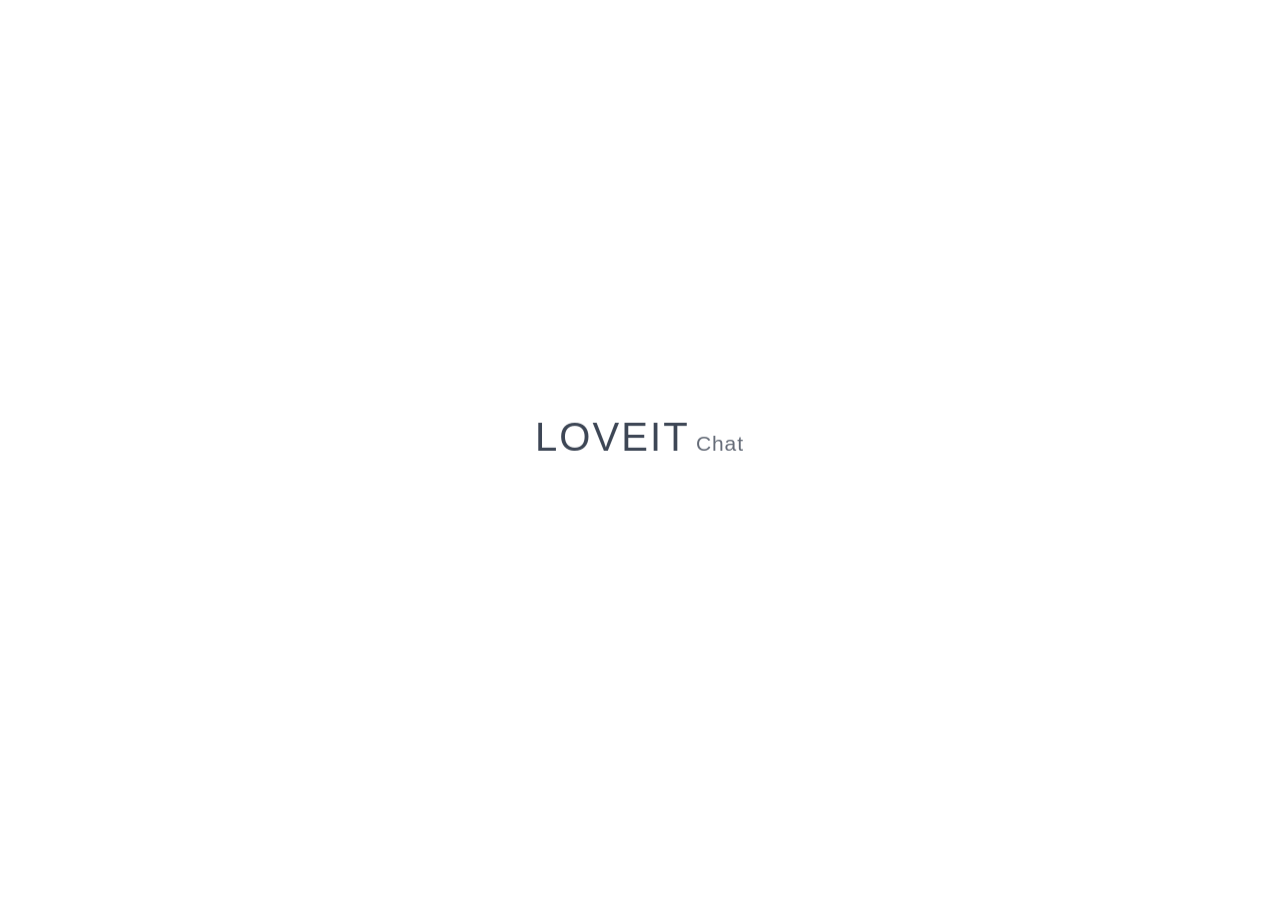
==== commit 14e98844: "1" ====
--- a/index.html
+++ b/index.html
@@ -11,7 +11,7 @@
     <title>iOS</title>
     <link rel="manifest" href="manifest.webmanifest?v=20260516-white-nav">
     <link rel="apple-touch-icon" href="assets/icons/settings.png">
-    <link rel="stylesheet" href="css/style.css?v=20260519-android-fullscreen-dock-fix">
+    <link rel="stylesheet" href="css/style.css?v=20260519-boot-soft-mask-reveal">
     <link rel="stylesheet" href="css/edit-role-modal.css?v=20260514-ios-viewport">
     <link rel="stylesheet" href="css/screen-size.css?v=20260516-status-bar-hide">
 </head>
--- a/css/style.css
+++ b/css/style.css
@@ -10177,15 +10177,8 @@
 }
 
 .boot-splash::before {
-    content: '';
-    position: absolute;
-    left: 50%;
-    top: 50%;
-    width: 42px;
-    height: 1px;
-    transform: translate(-50%, 42px);
-    background: linear-gradient(90deg, transparent, rgba(178, 151, 105, 0.22), transparent);
-    pointer-events: none;
+    content: none;
+    display: none;
 }
 
 .boot-splash.hide { opacity: 0; visibility: hidden; pointer-events: none; }
@@ -10217,12 +10210,26 @@
     gap: 6px;
     color: #3d4655;
     text-shadow: 0 1px 0 rgba(255, 255, 255, 0.62);
+    opacity: 0;
+    transform: translateY(8px);
+    -webkit-mask-image: linear-gradient(90deg, #000 0%, #000 42%, rgba(0, 0, 0, 0) 62%);
+    mask-image: linear-gradient(90deg, #000 0%, #000 42%, rgba(0, 0, 0, 0) 62%);
+    -webkit-mask-size: 240% 100%;
+    mask-size: 240% 100%;
+    -webkit-mask-position: 100% 0;
+    mask-position: 100% 0;
+    animation: bootTitleReveal 1.35s cubic-bezier(0.16, 1, 0.3, 1) 0.18s both;
+    will-change: opacity, transform, -webkit-mask-position, mask-position;
 }
 
 .boot-brand,
 .boot-brand-sub {
+    display: inline-block;
     font-weight: 430;
     line-height: 1;
+    opacity: 1;
+    transform: none;
+    filter: none;
 }
 
 .boot-brand {
@@ -10234,6 +10241,24 @@
     font-size: clamp(16px, 4.1vw, 21px);
     letter-spacing: 0.95px;
     color: rgba(61, 70, 85, 0.80);
+}
+
+@keyframes bootTitleReveal {
+    0% {
+        opacity: 0;
+        transform: translateY(8px);
+        -webkit-mask-position: 100% 0;
+        mask-position: 100% 0;
+    }
+    28% {
+        opacity: 1;
+    }
+    100% {
+        opacity: 1;
+        transform: translateY(0) scale(1);
+        -webkit-mask-position: 0 0;
+        mask-position: 0 0;
+    }
 }
 
 @media (max-width: 420px) {
@@ -20154,6 +20179,24 @@
     transform: none !important;
 }
 
+@supports (-webkit-touch-callout: none) {
+    :root {
+        --fullscreen-home-dock-bottom-hidden: clamp(0px, calc(var(--safe-bottom, 0px) - 6px), 30px);
+        --browser-hidden-dock-drop: clamp(72px, 10vh, 112px);
+    }
+
+    .ios-container.fullscreen-mode.hide-status-bar {
+        height: calc(var(--app-viewport-height) + max(var(--app-browser-bottom-inset), var(--browser-hidden-dock-drop))) !important;
+        min-height: calc(var(--app-viewport-height) + max(var(--app-browser-bottom-inset), var(--browser-hidden-dock-drop))) !important;
+        max-height: calc(var(--app-viewport-height) + max(var(--app-browser-bottom-inset), var(--browser-hidden-dock-drop))) !important;
+        overflow: visible !important;
+    }
+
+    .ios-container.fullscreen-mode.hide-status-bar .home-bottom {
+        transform: translateY(var(--browser-hidden-dock-drop)) !important;
+    }
+}
+
 #homeScreen .app-item:active,
 #homeScreen .dock-item:active,
 #homeScreen .home-entry:active {
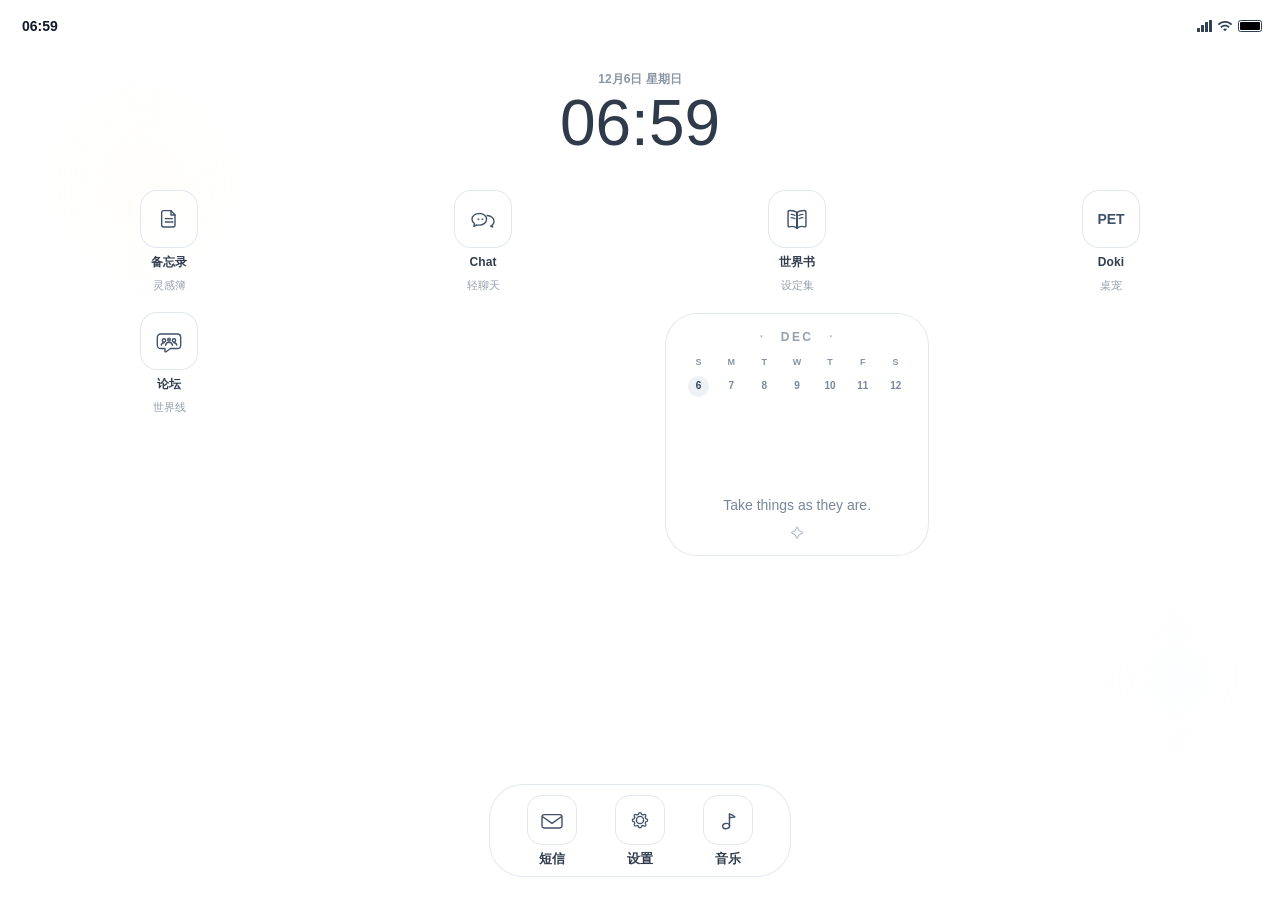
==== commit 1375a767: "1" ====
--- a/index.html
+++ b/index.html
@@ -11,7 +11,7 @@
     <title>iOS</title>
     <link rel="manifest" href="manifest.webmanifest?v=20260516-white-nav">
     <link rel="apple-touch-icon" href="assets/icons/settings.png">
-    <link rel="stylesheet" href="css/style.css?v=20260519-boot-soft-mask-reveal">
+    <link rel="stylesheet" href="css/style.css?v=20260519-boot-breathe-exit">
     <link rel="stylesheet" href="css/edit-role-modal.css?v=20260514-ios-viewport">
     <link rel="stylesheet" href="css/screen-size.css?v=20260516-status-bar-hide">
 </head>
--- a/css/style.css
+++ b/css/style.css
@@ -10183,6 +10183,10 @@
 
 .boot-splash.hide { opacity: 0; visibility: hidden; pointer-events: none; }
 
+.boot-splash.hide .boot-title-wrap {
+    animation: bootTitleExit 0.46s cubic-bezier(0.4, 0, 0.2, 1) both;
+}
+
 .boot-splash-inner {
     position: relative;
     display: flex;
@@ -10218,7 +10222,9 @@
     mask-size: 240% 100%;
     -webkit-mask-position: 100% 0;
     mask-position: 100% 0;
-    animation: bootTitleReveal 1.35s cubic-bezier(0.16, 1, 0.3, 1) 0.18s both;
+    animation:
+        bootTitleReveal 1.35s cubic-bezier(0.16, 1, 0.3, 1) 0.18s both,
+        bootTitleBreathe 1.8s ease-in-out 1.55s both;
     will-change: opacity, transform, -webkit-mask-position, mask-position;
 }
 
@@ -10256,6 +10262,32 @@
     100% {
         opacity: 1;
         transform: translateY(0) scale(1);
+        -webkit-mask-position: 0 0;
+        mask-position: 0 0;
+    }
+}
+
+@keyframes bootTitleBreathe {
+    0%, 100% {
+        opacity: 1;
+        transform: translateY(0) scale(1);
+    }
+    46% {
+        opacity: 0.86;
+        transform: translateY(0) scale(0.996);
+    }
+}
+
+@keyframes bootTitleExit {
+    0% {
+        opacity: 1;
+        transform: translateY(0) scale(1);
+        -webkit-mask-position: 0 0;
+        mask-position: 0 0;
+    }
+    100% {
+        opacity: 0;
+        transform: translateY(-4px) scale(0.992);
         -webkit-mask-position: 0 0;
         mask-position: 0 0;
     }
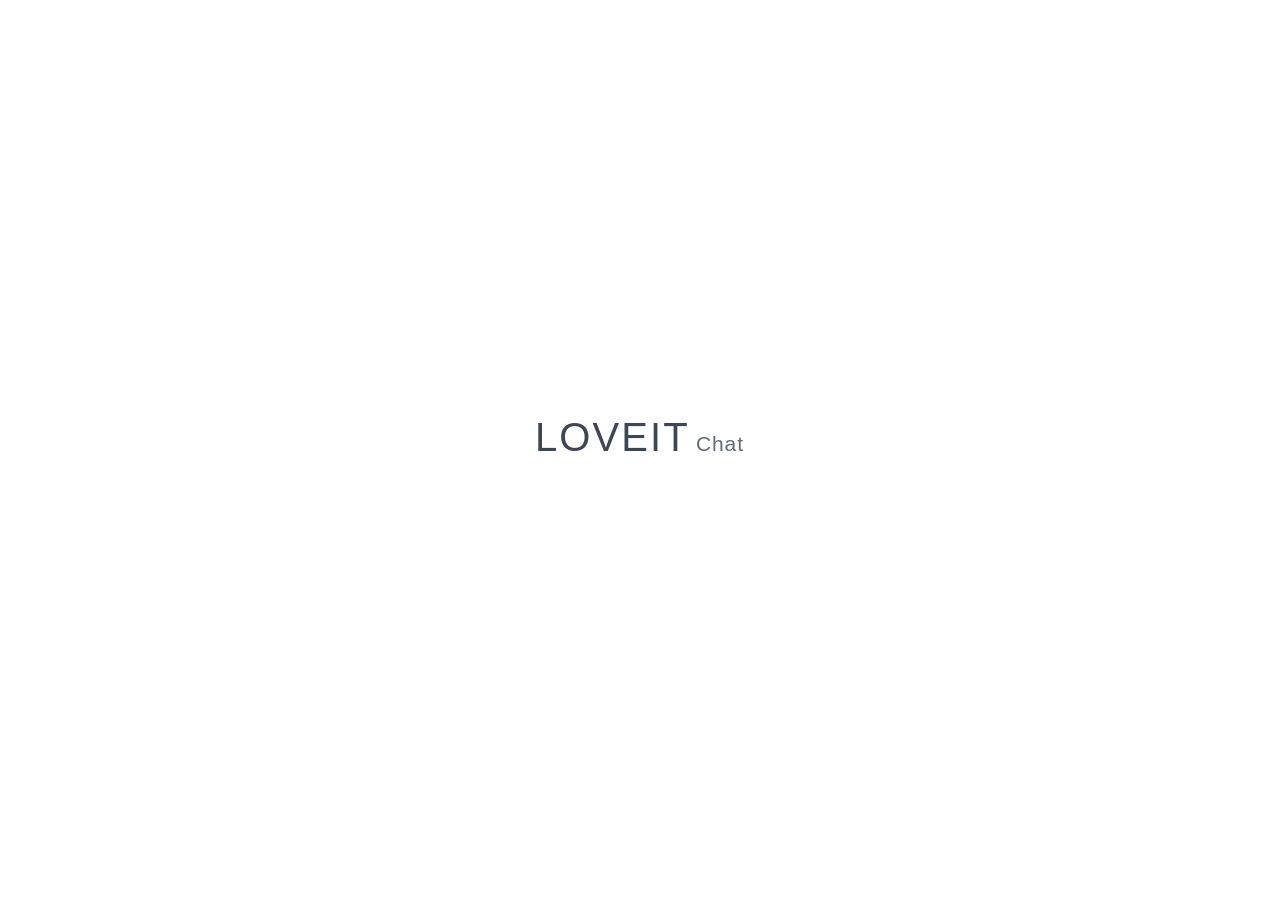
==== commit aba43333: "1" ====
--- a/index.html
+++ b/index.html
@@ -2750,7 +2750,7 @@
         })();
     </script>
     <script src="js/battery.js?v=20260515-toubiec-parser2"></script>
-    <script src="js/data.js?v=20260515-toubiec-parser2"></script>
-    <script src="js/app.js?v=20260519-image-default-on-v1"></script>
+    <script src="js/data.js?v=20260521-storage-db-v3"></script>
+    <script src="js/app.js?v=20260521-storage-db-v3"></script>
 </body>
 </html>
--- a/css/style.css
+++ b/css/style.css
@@ -16338,6 +16338,10 @@
     max-width: min(74vw, 330px);
 }
 
+#app-chat .msg-bubble-user .msg-content-stack:has(.msg-red-packet) {
+    flex-shrink: 0;
+}
+
 #app-chat .msg-text.msg-red-packet {
     position: relative !important;
     width: clamp(300px, 70vw, 330px) !important;
@@ -16363,108 +16367,507 @@
     left: -6px;
     border-top: 6px solid transparent;
     border-bottom: 6px solid transparent;
-    border-right: 7px solid #f59a31;
+    border-right: 7px solid #ff9829;
+}
+
+#app-chat .msg-bubble-user .msg-text.msg-red-packet::after {
+    right: -6px;
+    border-top: 6px solid transparent;
+    border-bottom: 6px solid transparent;
+    border-left: 7px solid #ff9829;
 }
 
 #app-chat .msg-bubble-ai .msg-text.msg-red-packet.is-received::after {
-    border-right-color: rgba(245, 154, 49, 0.48);
+    border-right-color: #ff9829;
+}
+
+#app-chat .msg-bubble-user .msg-text.msg-red-packet.is-received::after {
+    border-left-color: #ff9829;
 }
 
 #app-chat .red-packet-card {
-    width: 100%;
-    height: 92px;
-    min-height: 92px;
-    padding: 0;
-    border: 0;
-    border-radius: 7px;
-    background: #f59a31;
-    color: #fff;
-    overflow: hidden;
-    text-align: left;
+    width: 100% !important;
+    height: 92px !important;
+    min-height: 92px !important;
+    padding: 0 !important;
+    border: 0 !important;
+    border-radius: 7px !important;
+    background: #ff982b !important;
+    color: #fff !important;
+    overflow: hidden !important;
+    text-align: left !important;
+    box-shadow: none !important;
+    appearance: none !important;
+    cursor: pointer !important;
+    transition: transform 0.12s ease, filter 0.12s ease;
+    -webkit-tap-highlight-color: transparent;
+}
+
+#app-chat .red-packet-card:active {
+    transform: scale(0.992);
+    filter: brightness(0.98);
+}
+
+#app-chat .red-packet-card.received {
+    background: #ff982b;
+    cursor: pointer;
     box-shadow: none;
-    cursor: pointer;
-}
-
-#app-chat .red-packet-card.received {
-    background: rgba(245, 154, 49, 0.48);
-    cursor: default;
 }
 
 #app-chat .red-packet-body {
-    display: flex;
-    align-items: center;
-    gap: 14px;
-    height: 66px;
-    padding: 11px 15px 0;
+    display: flex !important;
+    align-items: center !important;
+    gap: 14px !important;
+    height: 66px !important;
+    padding: 11px 15px 0 !important;
+    box-sizing: border-box !important;
 }
 
 #app-chat .red-packet-icon {
     position: relative;
-    width: 50px;
-    height: 50px;
-    flex: 0 0 50px;
-    border-radius: 5px;
-    background: #d93621;
-    overflow: hidden;
-    box-shadow: inset 0 -10px 0 rgba(186, 35, 24, 0.24);
+    width: 50px !important;
+    height: 50px !important;
+    flex: 0 0 50px !important;
+    border-radius: 0 !important;
+    background: transparent !important;
+    overflow: visible !important;
+    box-shadow: none !important;
+}
+
+#app-chat .red-packet-icon::before {
+    content: '';
+    position: absolute;
+    left: 50%;
+    top: 50%;
+    width: 36px;
+    height: 44px;
+    transform: translate(-50%, -50%);
+    border-radius: 2px;
+    background: #dc3021;
 }
 
 #app-chat .red-packet-flap {
     position: absolute;
-    left: 0;
-    top: 0;
-    width: 100%;
-    height: 19px;
-    background: #ef4a2c;
-    border-bottom-left-radius: 50% 12px;
-    border-bottom-right-radius: 50% 12px;
+    left: 50%;
+    top: 3px;
+    z-index: 1;
+    width: 36px;
+    height: 12px;
+    transform: translateX(-50%);
+    background: #ff4435;
+    border-bottom-left-radius: 50% 5px;
+    border-bottom-right-radius: 50% 5px;
+    box-shadow: none;
 }
 
 #app-chat .red-packet-coin {
     position: absolute;
     left: 50%;
-    top: 19px;
-    width: 19px;
-    height: 19px;
+    top: 22px;
+    z-index: 2;
+    width: 15px;
+    height: 15px;
     transform: translateX(-50%);
     border-radius: 50%;
     display: grid;
     place-items: center;
-    background: #ffd37b;
-    color: #c33b21;
-    font-size: 12px;
+    background: #f5d27b;
+    color: #d53c28;
+    font-size: 10px;
     font-weight: 700;
     line-height: 1;
+    box-shadow: none;
 }
 
 #app-chat .red-packet-main {
+    display: flex !important;
+    align-items: center !important;
+    min-width: 0 !important;
+    height: 50px !important;
+    padding-top: 0 !important;
+    flex: 1 1 0 !important;
+}
+
+#app-chat .red-packet-title {
+    display: block !important;
+    max-width: 100% !important;
+    color: #fff !important;
+    font-size: 16px !important;
+    font-weight: 460 !important;
+    line-height: 1.18 !important;
+    letter-spacing: 0 !important;
+    white-space: nowrap !important;
+    overflow: hidden !important;
+    text-overflow: ellipsis !important;
+}
+
+#app-chat .red-packet-desc {
+    margin-top: 6px;
+    color: rgba(255, 255, 255, 0.9);
+    font-size: 14px;
+    line-height: 1.2;
+}
+
+#app-chat .red-packet-footer {
+    position: relative;
+    display: flex !important;
+    align-items: center !important;
+    height: 26px !important;
+    padding: 2px 20px 8px !important;
+    border-top: 0 !important;
+    background: rgba(232, 128, 28, 0.08);
+    color: rgba(255, 239, 221, 0.88) !important;
+    font-size: 12px !important;
+    font-weight: 400 !important;
+    line-height: 1.2 !important;
+    box-sizing: border-box !important;
+}
+
+#app-chat .red-packet-footer::before {
+    content: '';
+    position: absolute;
+    left: 20px;
+    right: 20px;
+    top: 0;
+    height: 1px;
+    background: rgba(255, 210, 143, 0.2);
+}
+
+.red-packet-overlay,
+.red-packet-detail-page {
+    position: absolute;
+    inset: 0;
+    z-index: 1400;
+    border-radius: inherit;
+    overflow: hidden;
+    font-family: -apple-system, BlinkMacSystemFont, "SF Pro Text", "Helvetica Neue", Arial, sans-serif;
+}
+
+.red-packet-backdrop {
+    position: absolute;
+    inset: 0;
+    background: rgba(242, 242, 242, 0.72);
+    backdrop-filter: blur(4px) saturate(110%);
+    -webkit-backdrop-filter: blur(4px) saturate(110%);
+}
+
+.red-packet-envelope {
+    position: absolute;
+    left: 50%;
+    top: 47.5%;
+    width: min(78%, 328px);
+    height: min(64%, 534px);
+    min-height: 430px;
+    transform: translate(-50%, -50%);
+    border-radius: 9px;
+    background: linear-gradient(180deg, #f75545 0%, #ec4938 56%, #e54231 100%);
+    color: #f9e4b7;
+    box-shadow: 0 22px 54px rgba(111, 47, 31, 0.24), 0 2px 0 rgba(255, 255, 255, 0.1) inset;
+    overflow: hidden;
+}
+
+.red-packet-envelope::before {
+    content: '';
+    position: absolute;
+    left: -22%;
+    right: -22%;
+    top: 43%;
+    height: 28%;
+    border-top: 1px solid rgba(154, 44, 32, 0.26);
+    border-radius: 0 0 50% 50%;
+    background: linear-gradient(180deg, rgba(196, 48, 35, 0.16) 0%, rgba(201, 51, 37, 0.04) 58%, transparent 100%);
+}
+
+.red-packet-envelope::after {
+    content: '';
+    position: absolute;
+    left: -12%;
+    right: -12%;
+    bottom: -6%;
+    height: 38%;
+    border-radius: 50% 50% 0 0;
+    background: linear-gradient(180deg, rgba(255, 105, 83, 0.26) 0%, rgba(190, 41, 31, 0.08) 58%, transparent 100%);
+    pointer-events: none;
+}
+
+.red-packet-envelope-lid {
+    position: absolute;
+    left: -16%;
+    right: -16%;
+    top: -12%;
+    height: 40%;
+    border-radius: 0 0 50% 50%;
+    background: linear-gradient(180deg, #fa6755 0%, #f24f40 68%, #df3d30 100%);
+    box-shadow: 0 2px 0 rgba(129, 38, 29, 0.13);
+}
+
+.red-packet-envelope-lid::after {
+    content: '';
+    position: absolute;
+    left: 28%;
+    right: 28%;
+    bottom: 10px;
+    height: 1px;
+    background: rgba(255, 214, 157, 0.16);
+}
+
+.red-packet-envelope-inner {
+    position: relative;
+    z-index: 2;
+    height: 100%;
+    display: flex;
+    flex-direction: column;
+    align-items: center;
+    padding: 37% 22px 25%;
+    text-align: center;
+}
+
+.red-packet-overlay-close {
+    position: absolute;
+    left: 50%;
+    bottom: max(22px, 4.4%);
+    width: 46px;
+    height: 46px;
+    transform: translateX(-50%);
+    border: 1.5px solid rgba(186, 145, 78, 0.72);
+    border-radius: 50%;
+    background: rgba(255, 255, 255, 0.38);
+    color: #ae8240;
+    font-size: 32px;
+    font-weight: 200;
+    line-height: 38px;
+    z-index: 3;
+    box-shadow: 0 1px 5px rgba(94, 63, 30, 0.06);
+}
+
+.red-packet-envelope-sender,
+.red-packet-detail-sender {
+    display: flex;
+    align-items: center;
+    justify-content: center;
+    gap: 9px;
     min-width: 0;
 }
 
-#app-chat .red-packet-title {
-    color: #fff;
-    font-size: 20px;
-    font-weight: 560;
-    line-height: 1.18;
-    white-space: nowrap;
+.red-packet-overlay-avatar {
+    width: 30px;
+    height: 30px;
+    flex: 0 0 30px;
+    border-radius: 6px;
+    overflow: hidden;
+    display: inline-flex;
+    align-items: center;
+    justify-content: center;
+    font-size: 13px;
+    font-weight: 500;
+    line-height: 1;
+    background-size: cover;
+    background-position: center;
+    box-shadow: 0 1px 2px rgba(72, 24, 18, 0.12);
+}
+
+.red-packet-envelope-sender span:last-child {
+    min-width: 0;
+    max-width: 210px;
+    color: #f7ddb6;
+    font-size: 15px;
+    font-weight: 520;
     overflow: hidden;
     text-overflow: ellipsis;
-}
-
-#app-chat .red-packet-desc {
-    margin-top: 5px;
-    color: rgba(255, 255, 255, 0.88);
-    font-size: 13px;
+    white-space: nowrap;
+}
+
+.red-packet-envelope-note {
+    margin-top: 25px;
+    max-width: 92%;
+    color: #fff2cc;
+    font-size: 22px;
+    font-weight: 560;
+    line-height: 1.25;
+    overflow-wrap: anywhere;
+    text-shadow: 0 1px 0 rgba(117, 36, 28, 0.12);
+}
+
+.red-packet-open-button {
+    position: absolute;
+    left: 50%;
+    bottom: 12.4%;
+    width: 106px;
+    height: 106px;
+    transform: translateX(-50%);
+    border: 1px solid rgba(255, 244, 198, 0.34);
+    border-radius: 50%;
+    background: radial-gradient(circle at 34% 24%, #fff0bd 0%, #f2d184 42%, #ddae51 100%);
+    color: #5a4228;
+    font-family: "Songti SC", "STSong", "SimSun", serif;
+    font-size: 53px;
+    font-weight: 500;
+    line-height: 1;
+    box-shadow: 0 6px 0 rgba(112, 58, 31, 0.16), 0 15px 28px rgba(96, 44, 27, 0.2), inset 0 2px 0 rgba(255, 255, 255, 0.38);
+    cursor: pointer;
+    transition: transform 0.14s ease, box-shadow 0.14s ease, filter 0.14s ease;
+    -webkit-tap-highlight-color: transparent;
+}
+
+.red-packet-open-button:active {
+    transform: translateX(-50%) scale(0.96);
+    filter: brightness(0.98);
+    box-shadow: 0 3px 0 rgba(112, 58, 31, 0.16), 0 9px 18px rgba(96, 44, 27, 0.16), inset 0 2px 0 rgba(255, 255, 255, 0.3);
+}
+
+.red-packet-detail-page {
+    background: #ffffff;
+    color: #1c1c1c;
+    min-height: 100%;
+}
+
+.red-packet-detail-top {
+    position: absolute;
+    top: 0;
+    left: 0;
+    right: 0;
+    z-index: 10;
+    height: 64px;
+    background: #f4473b;
+    color: #fff;
+    pointer-events: none;
+}
+
+.red-packet-detail-back,
+.red-packet-detail-more {
+    position: absolute;
+    top: 26px;
+    width: 44px;
+    height: 44px;
+    border: 0;
+    background: transparent;
+    color: #fff;
+    opacity: 0.96;
+    font-size: 42px;
+    font-weight: 200;
+    line-height: 36px;
+    z-index: 30;
+    pointer-events: auto;
+    cursor: pointer;
+}
+
+.red-packet-detail-back {
+    left: 34px;
+}
+
+.red-packet-detail-more {
+    right: 26px;
+    font-size: 20px;
+    letter-spacing: 4px;
+}
+
+.red-packet-detail-curve {
+    position: absolute;
+    left: -34%;
+    right: -34%;
+    top: 36px;
+    height: 74px;
+    z-index: 4;
+    background: #f4473b;
+    border-bottom: 3px solid #e3c36c;
+    border-radius: 0 0 50% 50%;
+    box-shadow: 0 8px 14px rgba(141, 49, 37, 0.08);
+    pointer-events: none;
+}
+
+.red-packet-detail-body {
+    position: relative;
+    z-index: 5;
+    display: flex;
+    flex-direction: column;
+    align-items: center;
+    min-height: 100%;
+    padding: 122px 24px 32px;
+    text-align: center;
+    pointer-events: none;
+}
+
+.red-packet-detail-body button {
+    pointer-events: auto;
+}
+
+.red-packet-detail-sender .red-packet-overlay-avatar {
+    width: 32px;
+    height: 32px;
+    flex-basis: 32px;
+    border-radius: 5px;
+    font-size: 14px;
+    box-shadow: none;
+}
+
+.red-packet-detail-sender strong {
+    max-width: 288px;
+    overflow: hidden;
+    text-overflow: ellipsis;
+    white-space: nowrap;
+    color: #1f1f1f;
+    font-size: 21px;
+    font-weight: 620;
+    line-height: 1.18;
+}
+
+.red-packet-detail-note {
+    margin-top: 13px;
+    max-width: 320px;
+    color: #9b9b9b;
+    font-size: 17px;
+    line-height: 1.25;
+    overflow-wrap: anywhere;
+}
+
+.red-packet-detail-amount {
+    margin-top: 22px;
+    display: flex;
+    align-items: baseline;
+    justify-content: center;
+    color: #c7a264;
+}
+
+.red-packet-detail-amount span {
+    font-size: clamp(62px, 16vw, 76px);
+    font-weight: 620;
+    letter-spacing: 0;
+    line-height: 0.92;
+}
+
+.red-packet-detail-amount small {
+    margin-left: 8px;
+    font-size: 19px;
+    font-weight: 500;
+}
+
+.red-packet-detail-wallet {
+    margin-top: 9px;
+    color: #bd9f64;
+    font-size: 17px;
     line-height: 1.2;
 }
 
-#app-chat .red-packet-footer {
-    height: 26px;
-    padding: 2px 20px 8px;
-    color: rgba(255, 255, 255, 0.75);
-    font-size: 13px;
-    font-weight: 400;
-    line-height: 1.2;
+.red-packet-detail-reply {
+    margin-top: 30px;
+    min-width: 184px;
+    height: 44px;
+    padding: 0 18px;
+    border: 0;
+    border-radius: 5px;
+    background: #f5f5f5;
+    color: #bd9f64;
+    font-size: 15px;
+    line-height: 44px;
+    box-shadow: inset 0 0 0 0.5px rgba(0, 0, 0, 0.04);
+    cursor: pointer;
+    -webkit-tap-highlight-color: transparent;
+}
+
+.red-packet-detail-reply span {
+    margin-right: 6px;
+    font-size: 19px;
+    vertical-align: -2px;
 }
 
 @media (max-width: 420px) {
@@ -16482,6 +16885,25 @@
 
     #app-chat .transfer-card-amount.compact {
         font-size: 21px !important;
+    }
+
+    .red-packet-envelope {
+        width: min(78%, 300px);
+        min-height: 408px;
+    }
+
+    .red-packet-open-button {
+        width: 96px;
+        height: 96px;
+        font-size: 47px;
+    }
+
+    .red-packet-detail-body {
+        padding-top: 122px;
+    }
+
+    .red-packet-detail-amount span {
+        font-size: clamp(62px, 16vw, 76px);
     }
 }
 
